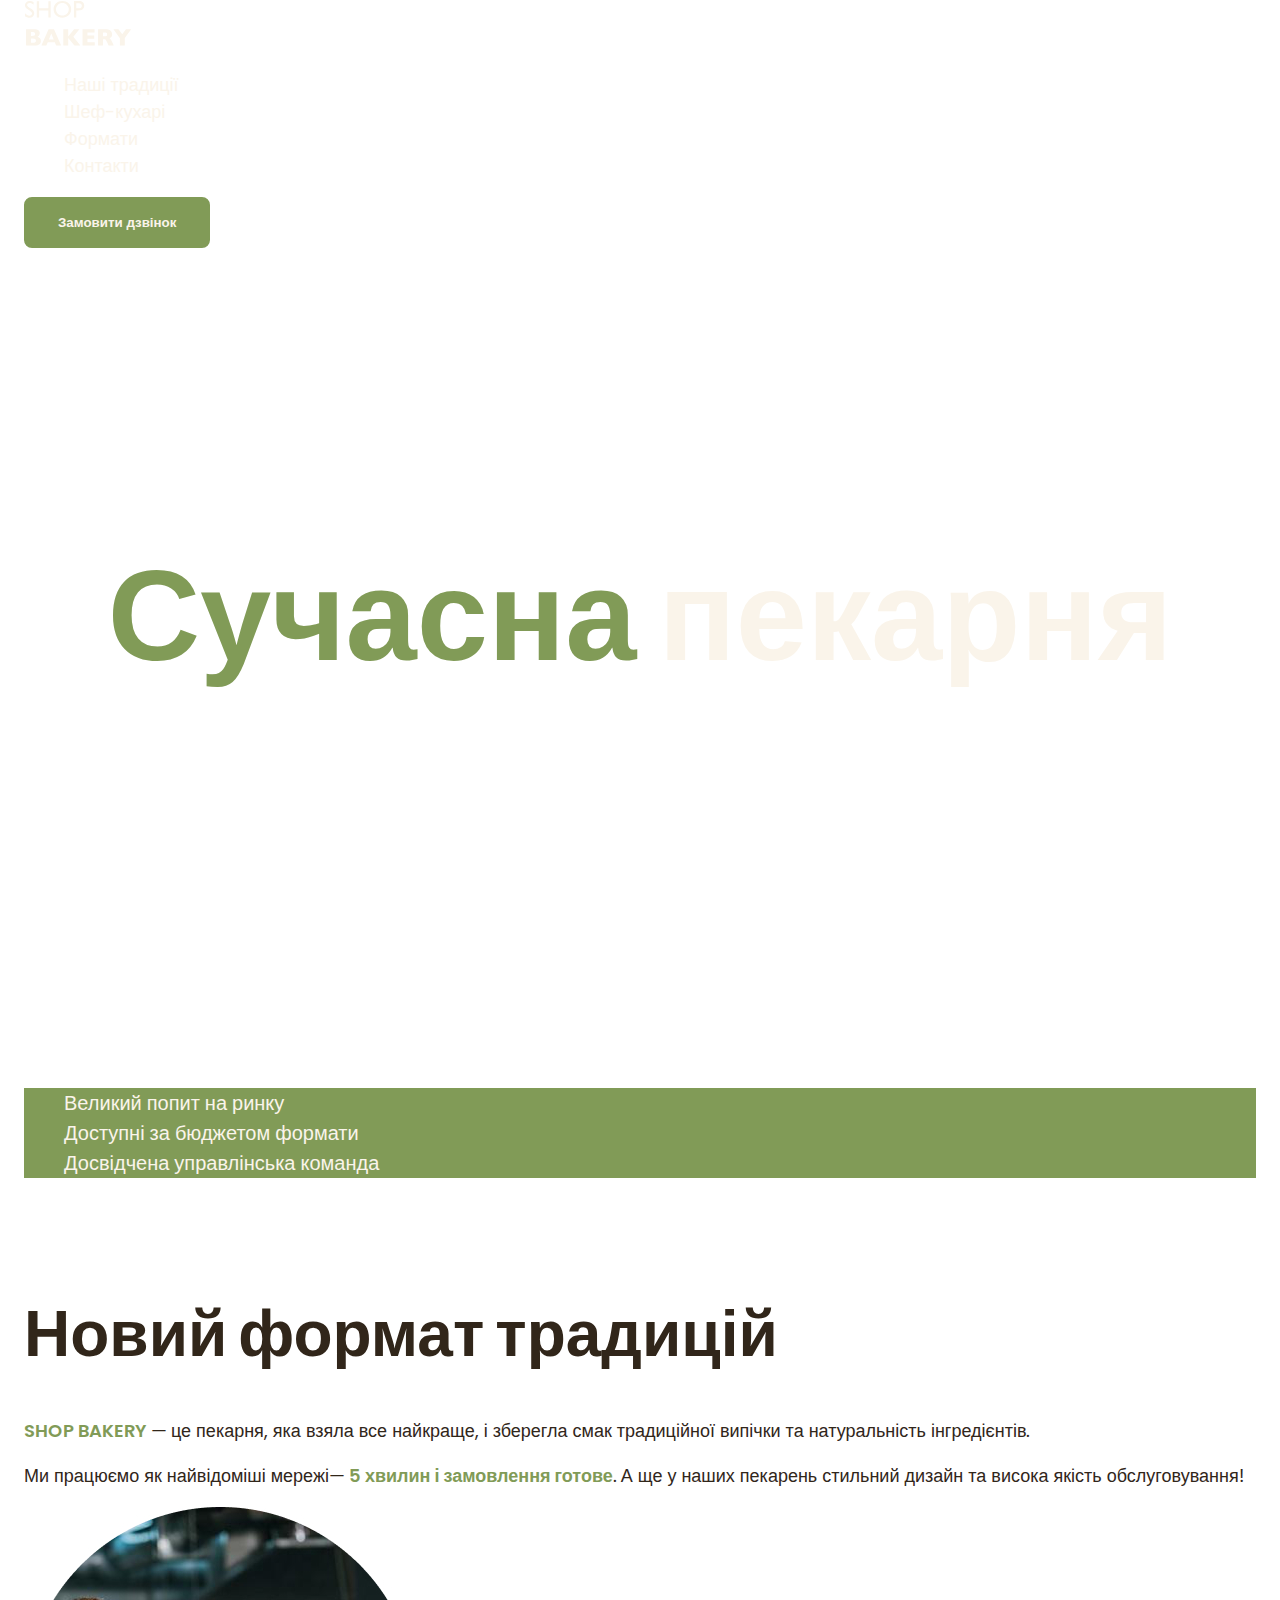
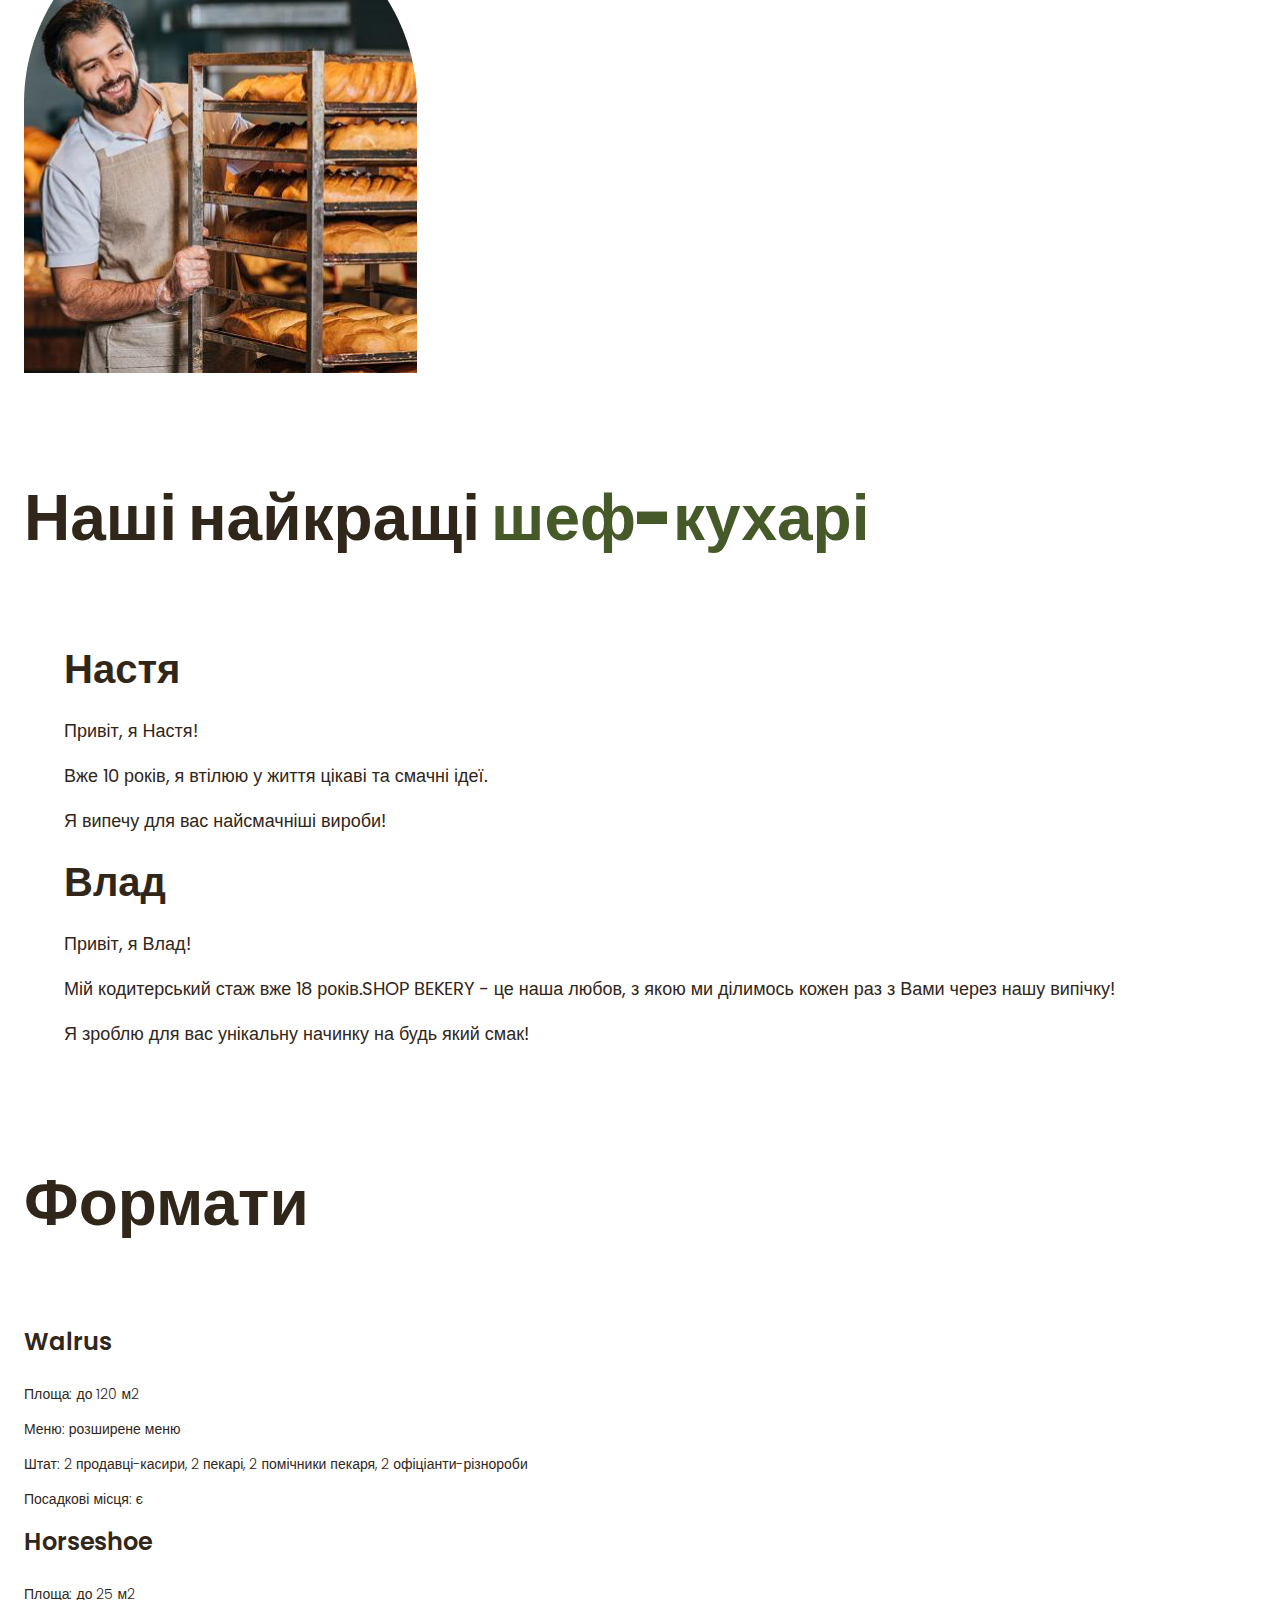
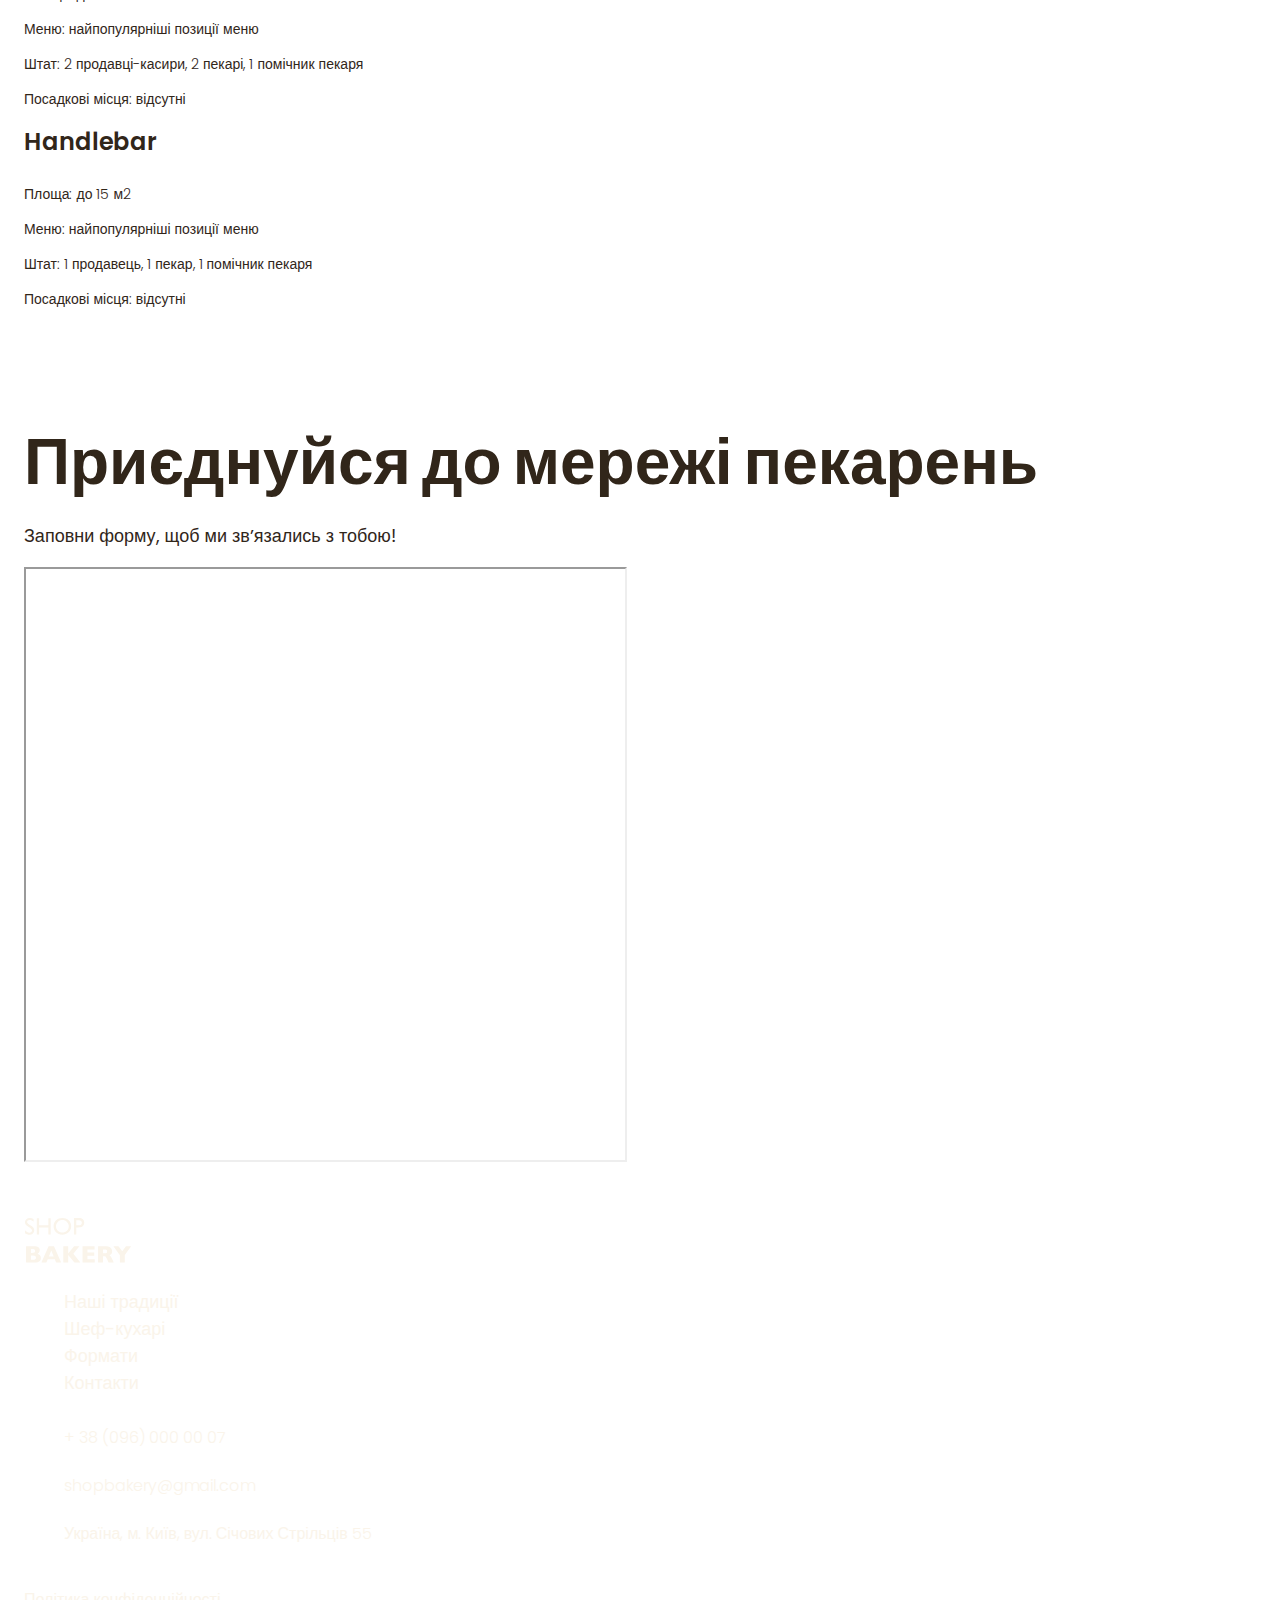
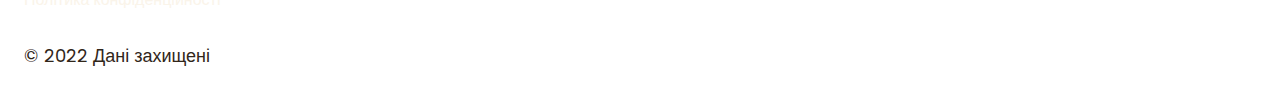
==== index.html @ 06b67296 "7 module" ====
<!DOCTYPE html>
<html lang="uk">
  <head>
    <meta charset="UTF-8" />
    <meta name="viewport" content="width=device-width, initial-scale=1.0" />
    <title>Сучасна пекарня</title>

    
<!-- Styles -->
    <link rel="stylesheet" href="html/css/styles.css">
  </head>
  <body>
    <header>
      <div class="container">
        <nav>
          <a href="index.html">
            <img src="html/images/logo.svg" alt="logo" />
          </a>
          <!-- logo-->
          <ul>
            <li>
              <a class='link' href="#traditional-sections"><span>Наші традиції</span></a>
            </li>
            <li><a class='link' href="#chefs">Шеф-кухарі</a></li>
            <li><a class='link' href="#">Формати</a></li>
            <li><a class='link' href="#">Контакти</a></li>
          </ul>
        </nav>
        <button class="button">Замовити дзвінок</button>
        <!-- Замовити дзвінок -->
      </div>
    </header>
    <main>
      <section class='hero-section'>
        <div class="container">
          <h1 class='hero-title'><span class='accent'>Сучасна</span> пекарня</h1>
          <p></p>
        </div>
      </section>
      <section class="">
      <div class="container">
          <h2 class="hidden">
            Наші переваги
          </h2>
          <ul class='advantages-list'>
            <li class='advantages-item'>Великий попит на ринку</li>
            <li class='advantages-item'>Доступні за бюджетом формати</li>
            <li class='advantages-item'>Досвідчена управлінська команда</li>
          </ul>
      </div>
      </section>
      <section class="traditional-sections section" id="traditional-sections">
        <div class="container">
          <h2 class="traditions-title section-title">Новий формат традицій</h2>
          <p class='traditions-text'>
            <span class='brand uppercase'>shop bakery</span> — це пекарня, яка взяла все найкраще, і
            зберегла смак традиційної випічки та натуральність інгредієнтів.
          </p>
          <p class='traditions-text'>
            Ми працюємо як найвідоміші мережі—
            <span class='brand'>5 хвилин і замовлення готове</span>. А ще у наших пекарень
            стильний дизайн та висока якість обслуговування!
          </p>
          <img src="html/images/baker-man.jpg" alt="Чоловік пекар дивиться на батони із посмішкою" />
        </div>
      </section>
      <section class="section" id="chefs">
       <div class="container">
        <h2 class='chefs-title section-title'>Наші найкращі <span class='accent'>шеф-кухарі</span></h2>
        <ul>
          <li>
            <article>
              <h3 class='chef-title'>Настя</h3>
              <p>Привіт, я Настя!</p>
              <p>Вже 10 років, я втілюю у життя цікаві та смачні ідеї.</p>
              <p>Я випечу для вас найсмачніші вироби!</p>
            </article>
          </li>
          <li>
            <article>
              <h3 class='chef-title'>Влад</h3>
              <p>Привіт, я Влад!</p>
              <p>
                Мій кодитерський стаж вже 18 років.SHOP BEKERY - це наша любов,
                з якою ми ділимось кожен раз з Вами через нашу випічку!
              </p>
              <p>Я зроблю для вас унікальну начинку на будь який смак!</p>
            </article>
          </li>
        </ul>
       </div>
      </section>
      <section class="section" id="formats-section">
       <div class="container">
        <h2 class='formats-title section-title'>Формати</h2>
        <article>
          <h3 class='format-title' lang="uk">Walrus</h3>
          <div class='format-text'>
            <p>Площа: до 120 м2</p>
            <p>Меню: розширене меню</p>
            <p>Штат: 2 продавці-касири, 2 пекарі, 2 помічники пекаря, 2 офіціанти-різнороби</p>
            <p>Посадкові місця: є</p>
          </div>
        </article>
        <article>
          <h3 class='format-title' lang="uk">Horseshoe</h3>
          <div class='format-text'>
            <p>Площа: до 25 м2</p>
            <p>Меню: найпопулярніші позиції меню</p>
            <p>Штат: 2 продавці-касири, 2 пекарі, 1 помічник пекаря</p>
            <p>Посадкові місця: відсутні</p>
          </div>
        </article>
        <article>
          <h3 class='format-title' lang="uk">Handlebar</h3>
          <div class='format-text'>
            <p>Площа: до 15 м2</p>
            <p>Меню: найпопулярніші позиції меню</p>
            <p>Штат: 1 продавець, 1 пекар, 1 помічник пекаря</p>
            <p>Посадкові місця: відсутні</p>
          </div>
        </article>
       </div>
      </section>
      <section class="section" id="contacts-section">
        <div class="container">
          <h2 class='contact-title section-title'>Приєднуйся до мережі пекарень</h2>
          <p>Заповни форму, щоб ми звʼязались з тобою!</p>
          <iframe
            src="https://www.google.com/maps/embed?pb=!1m18!1m12!1m3!1d2540.1636289098733!2d30.4912733!3d50.4566776!2m3!1f0!2f0!3f0!3m2!1i1024!2i768!4f13.1!3m3!1m2!1s0x40d4ce637c006b2d%3A0xaf86385f19996ff0!2z0LLRg9C70LjRhtGPINCh0ZbRh9C-0LLQuNGFINCh0YLRgNGW0LvRjNGG0ZbQsiwgNTQsINCa0LjRl9CyLCAwMjAwMA!5e0!3m2!1suk!2sua!4v1732355846564!5m2!1suk!2sua"
            width="603" height="595" allowfullscreen="" loading="lazy" referrerpolicy="no-referrer-when-downgrade"></iframe>
        </div>
      </section>
    </main>
    <footer>
    <div class="container">
        <nav>
          <a href="#">
            <img src="html/images/logo.svg" alt="logo" />
          </a>
          <!-- logo-->
          <ul>
            <li><a class='link' href="#">Наші традиції</a></li>
            <li><a class='link' href="#">Шеф-кухарі</a></li>
            <li><a class='link' href="#">Формати</a></li>
            <li><a class='link' href="#">Контакти</a></li>
          </ul>
        </nav>
        <address>
          <ul>
            <li><a class='address-link' href="tel:+380960000007">+ 38 (096) 000 00 07</a></li>
            <li>
              <a class='address-link' href="mailto:shopbakery@gmail.com">shopbakery@gmail.com</a>
            </li>
            <li>
              <a class='address-link' href="https://g.co/kgs/1SJU1su" target="_blank">
                Україна, м. Київ, вул. Січових Стрільців 55</a>
            </li>
            <li>
              <a href="#">
                <!-- Facebook icon -->
              </a>
            </li>
            <li>
              <a href="#">
                <!-- inst icon -->
              </a>
            </li>
          </ul>
          <a class='address-link' href="#" target="_blank">
            Політика конфіденційності
          </a>
          <p class='adress-copyright'>&copy; 2022 Дані захищені</p>
        </address>
    </div>
    </footer>
  </body>
</html
---- html/css/styles.css ----
@font-face {
    font-display: swap;
    
    font-family: 'Poppins';
    font-style: normal;
    font-weight: 300;
    src: url('../fonts/poppins-v21-latin-300.woff2') format('woff2'),
    url('../fonts/poppins-v21-latin-300.woff') format('woff');
    
}


@font-face {
    font-display: swap;
    
    font-family: 'Poppins';
    font-style: normal;
    font-weight: 400;
    src: url('../fonts/poppins-v21-latin-regular.woff2') format('woff2'),
    url('../fonts/poppins-v21-latin-regular.woff') format('woff');
    
}


@font-face {
    font-display: swap;
    
    font-family: 'Poppins';
    font-style: normal;
    font-weight: 600;
    src: url('../fonts/poppins-v21-latin-600.woff2') format('woff2'),
    url('../fonts/poppins-v21-latin-600.woff') format('woff');
    
}


@font-face {
    font-display: swap;
    
    font-family: 'Poppins';
    font-style: normal;
    font-weight: 900;
    src: url('../fonts/poppins-v21-latin-900.woff2') format('woff2'),
    url('../fonts/poppins-v21-latin-900.woff') format('woff');
   
}

:root {
    --color-primary-dark: #31261A;
    --color-primary-light: #faf4ea;; 
    --color-brand-light: #819b57;
    --color-brand-dark: #465929;
}
/* Base */
* {
    box-sizing: border-box;
}
ul {
    list-style-type: none;
}
.container {
    width: 100%;
    max-width: 1288px;
    margin: 0 auto;
    padding: 0 24px;
}
.hidden {
    position: absolute;
    left: -10000px;
    top: auto;
    width: 1px;
    height: 1px;
    overflow: hidden;
}

body {
    color: var(--color-primary-dark);
    font-family: 'Poppins', sans-serif;
    font-size: 18px;
    font-weight: 400;
    line-height: 1.5;
    margin: 0;
}
.section {
    padding: 48px 0;
}

h1, h2, h3, h4, h5 ,h6 {
    margin-top: 0;
}
address {
    font-style: normal;
}
/* Button */
.button {
    padding: 16px 32px;
    color: #faf4ea;
    background-color: var(--color-brand-light);
    border: 2px solid var(--color-brand-light);
    border-radius: 8px;
    cursor: pointer;
    font-weight: 600
    
}

.button:hover {
    color: #465929;
    background-color: transparent
    
}
/* Link */
.link {
    color: #FAF4EA;
    text-decoration: none;
    line-height: 1.5;
}
.link:hover {
    color: var(--color-brand-light);
    font-weight: 600;
}
/* Hero */
.hero-section {
    padding: 272px 0;
}
.hero-title {
    color: #FAF4EA;
    text-align: center;
    font-size: 128px;
    font-weight: 900;

}

.hero-title .accent {
    color: #819B57;
}
/* Advantage section */
.advantages-list {
    color: #FAF4EA;
    background-color: #819b57;
}
.advantages-item {
font-size: 20px;
font-weight: 300;

}

.section-title{
    font-size: 64px;
    font-weight: 900;
    line-height: 1.3;

}

.section-title .accent{    
    color: var(--color-brand-dark);
}
/* Traditional section */
.traditions-title {
    margin-bottom: 42px;    
}

.traditional-sections {
    padding-top: 96px;
}

.traditions-text .brand {
    color: var(--color-brand-light);
    font-weight: 600;

}
.traditions-text .uppercase {
    color: var(--color-brand-light);
    text-transform: uppercase;

}
/* Chefs section */
.chefs-title {
    margin-bottom: 80px;
}

.chef-title {
    margin-bottom: 16px;
    font-size: 40px;
    font-weight: 600px;
    
}
/* Format section */
.formats-title {
    margin-bottom: 80px;
}
.format-title {
    font-size: 24px;
    font-weight: 600;
}

.format-text {
    font-size: 14px;
    font-weight: 300;
}
/* Contact section */
.contact-title {
    margin-bottom: 16px;
}
/* Footer */
.address-link {
    color: var(--color-primary-light);
    font-size: 16px;
    font-weight: 300;
    line-height: 3;
    text-decoration: none;
    
}
.address-link:hover {
    color: var(--color-primary-light);
}

.address-copyright {
    font-size: 14px;
}
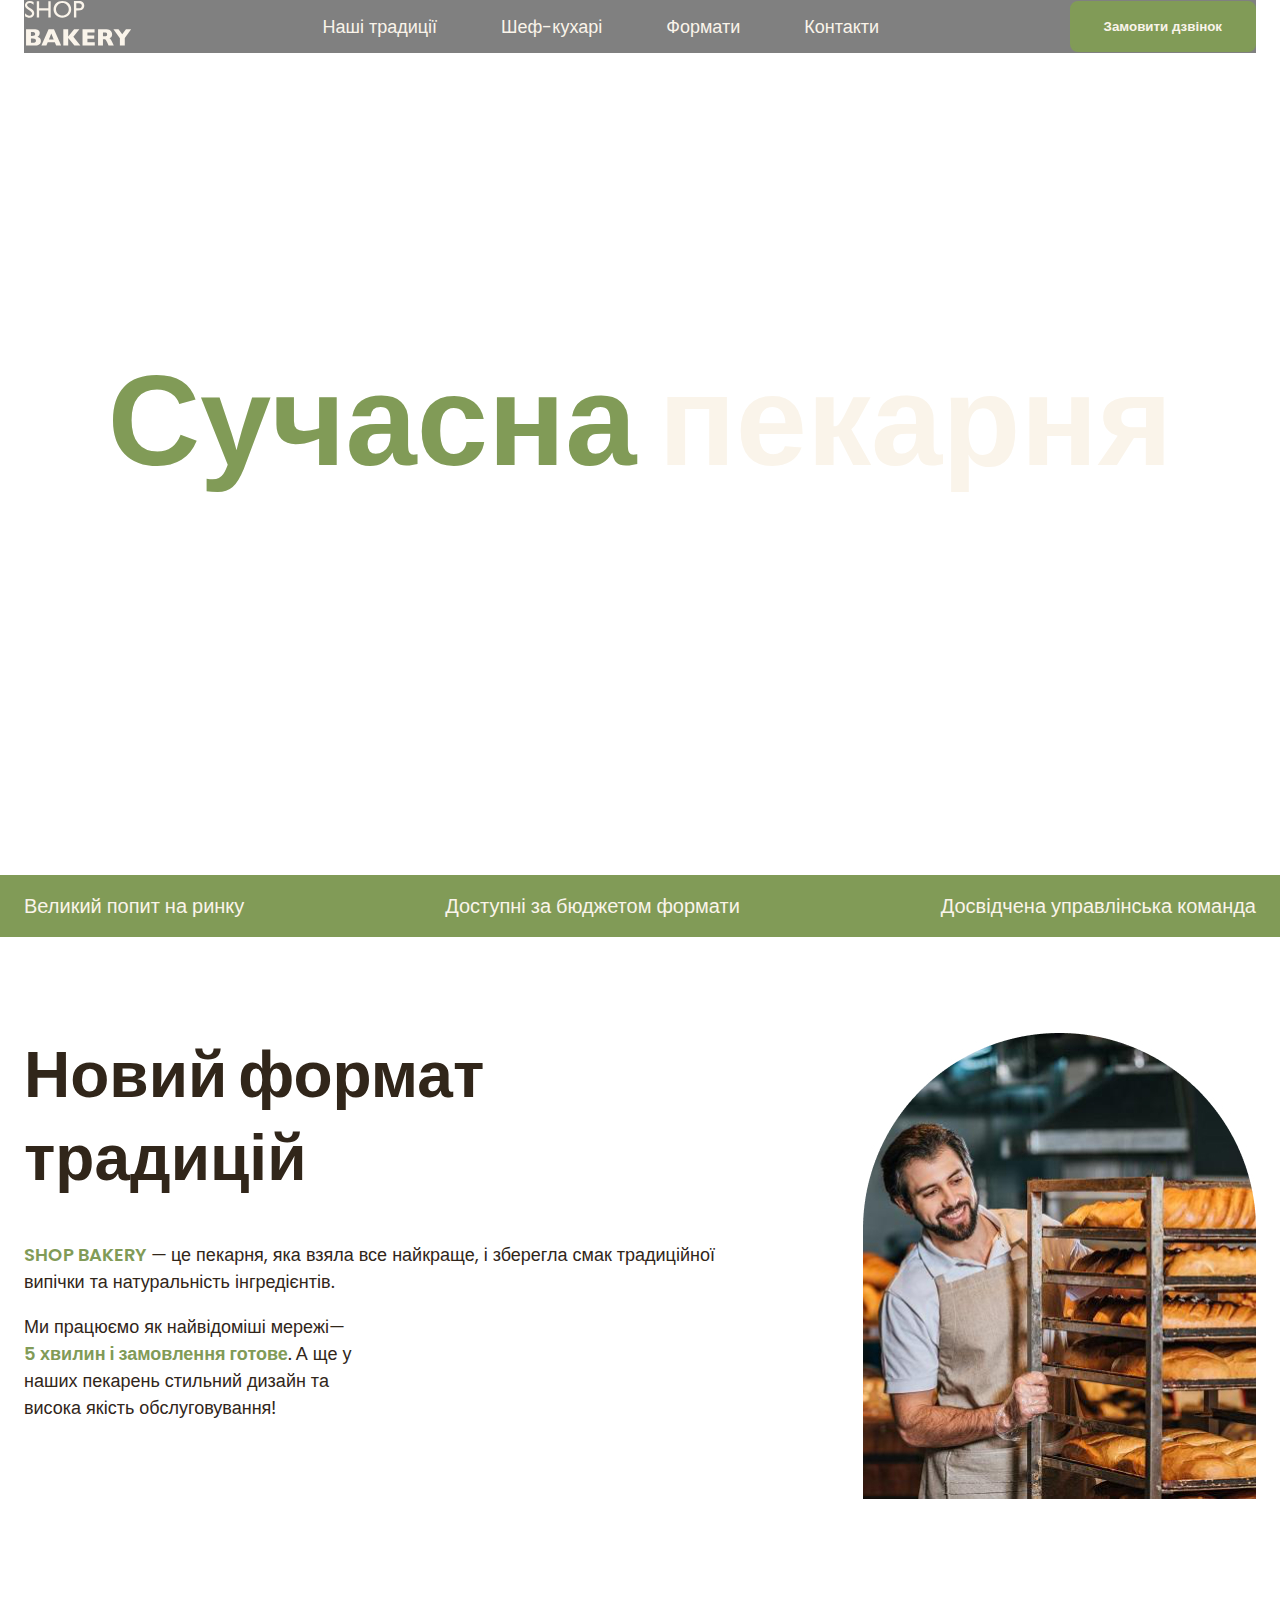
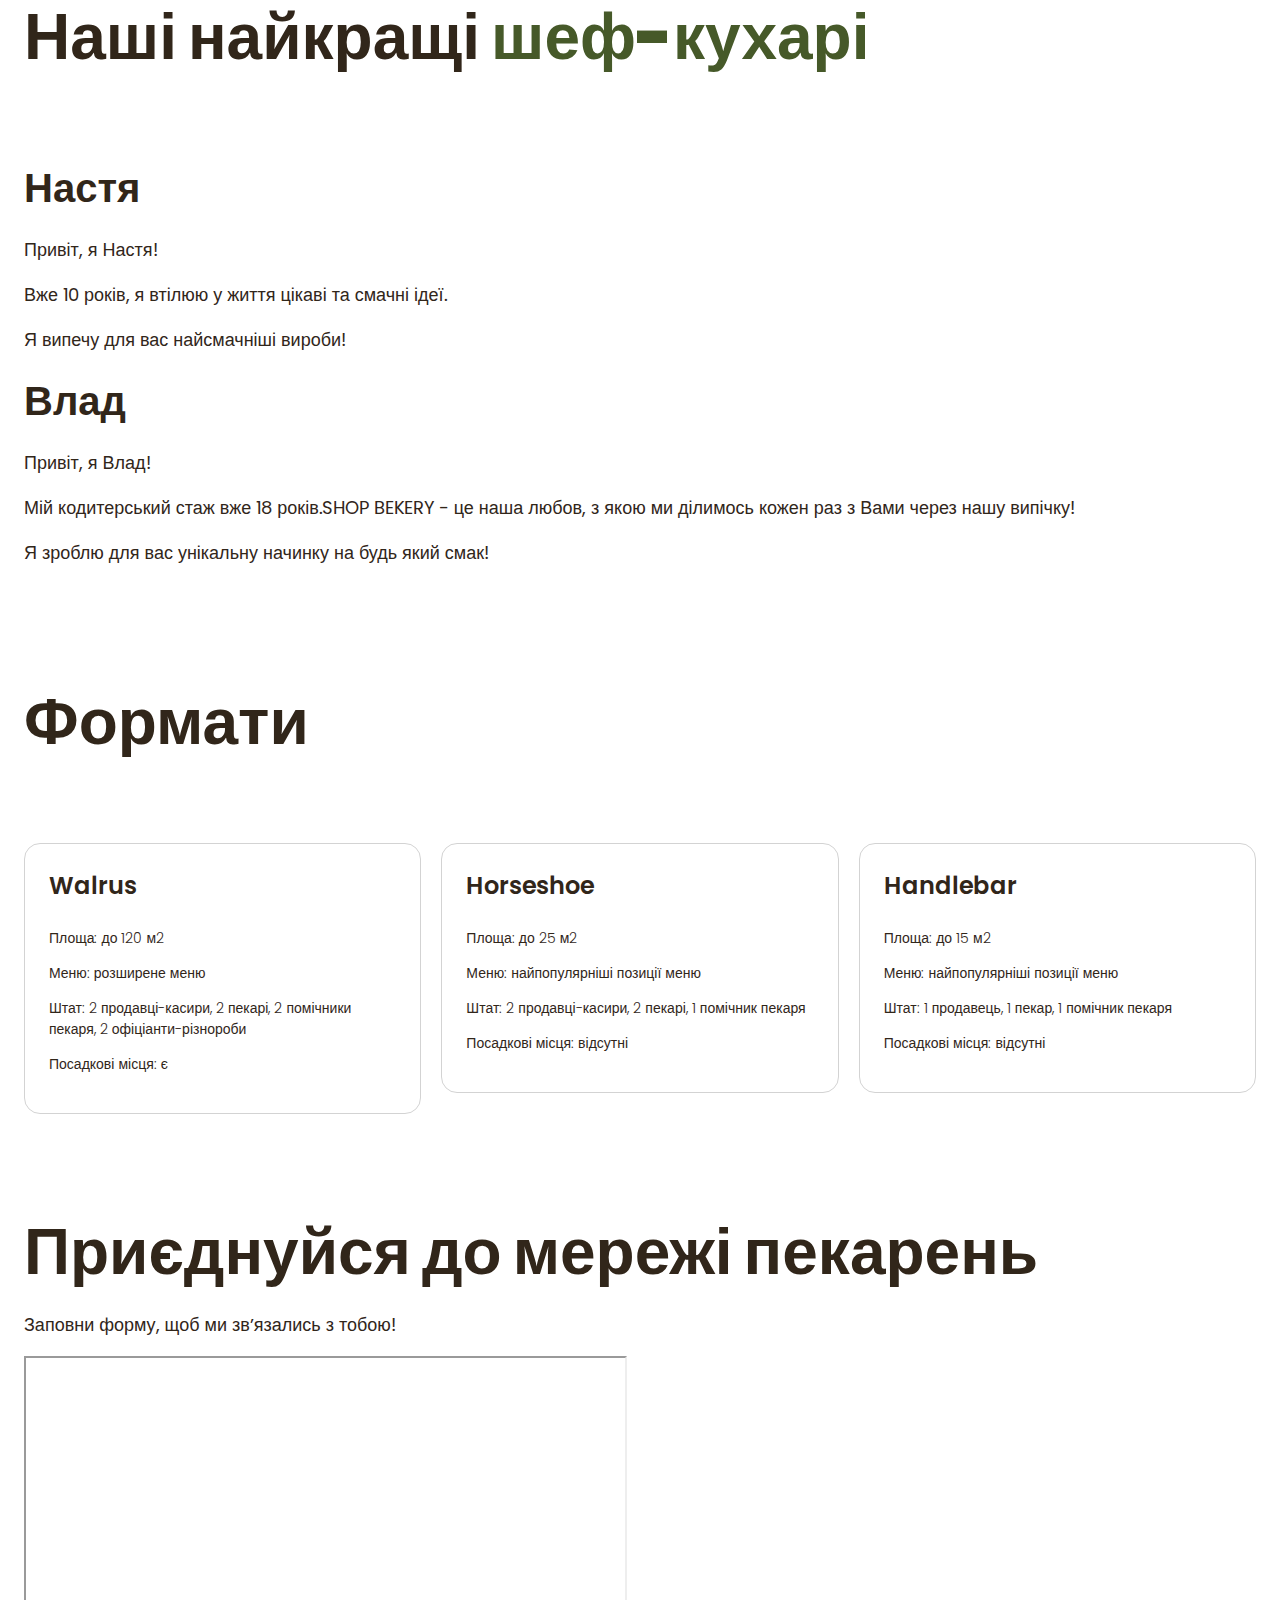
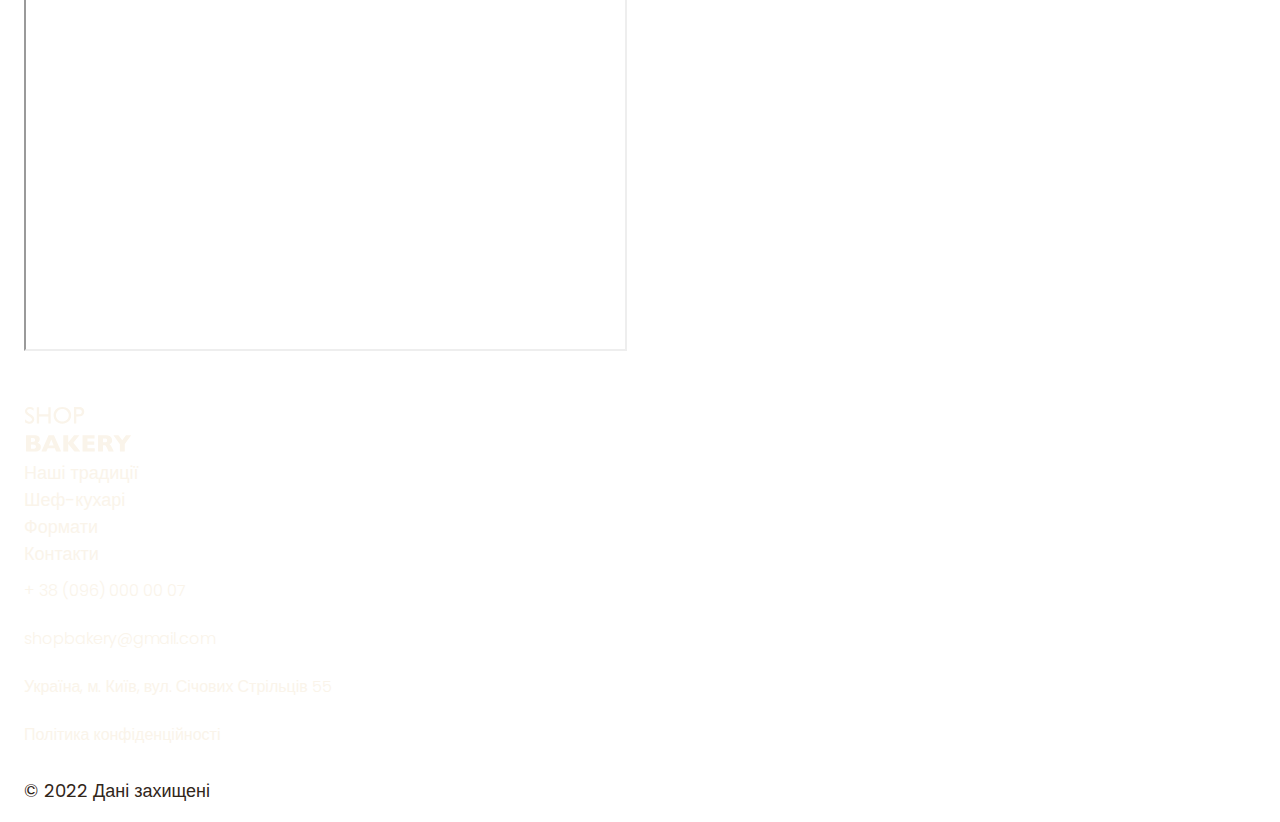
==== commit 4f8a5393: "Flex box add" ====
--- a/index.html
+++ b/index.html
@@ -11,23 +11,24 @@
   </head>
   <body>
     <header>
-      <div class="container">
-        <nav>
-          <a href="index.html">
-            <img src="html/images/logo.svg" alt="logo" />
-          </a>
-          <!-- logo-->
-          <ul>
-            <li>
-              <a class='link' href="#traditional-sections"><span>Наші традиції</span></a>
-            </li>
-            <li><a class='link' href="#chefs">Шеф-кухарі</a></li>
-            <li><a class='link' href="#">Формати</a></li>
-            <li><a class='link' href="#">Контакти</a></li>
-          </ul>
-        </nav>
-        <button class="button">Замовити дзвінок</button>
-        <!-- Замовити дзвінок -->
+      <div class="container ">
+        <div class="header-container">
+          <nav  class="header-nav">
+            <a href="index.html">
+              <img src="html/images/logo.svg" alt="logo" />
+            </a>
+            
+            <ul class="header-menu">
+              <li>
+                <a class='link' href="#traditional-sections"><span>Наші традиції</span></a>
+              </li>
+              <li><a class='link' href="#chefs">Шеф-кухарі</a></li>
+              <li><a class='link' href="#">Формати</a></li>
+              <li><a class='link' href="#">Контакти</a></li>
+            </ul>
+          </nav>
+          <button class="button">Замовити дзвінок</button>
+        </div>
       </div>
     </header>
     <main>
@@ -37,7 +38,7 @@
           <p></p>
         </div>
       </section>
-      <section class="">
+      <section class="advantages-section">
       <div class="container">
           <h2 class="hidden">
             Наші переваги
@@ -51,17 +52,22 @@
       </section>
       <section class="traditional-sections section" id="traditional-sections">
         <div class="container">
-          <h2 class="traditions-title section-title">Новий формат традицій</h2>
-          <p class='traditions-text'>
-            <span class='brand uppercase'>shop bakery</span> — це пекарня, яка взяла все найкраще, і
-            зберегла смак традиційної випічки та натуральність інгредієнтів.
-          </p>
-          <p class='traditions-text'>
-            Ми працюємо як найвідоміші мережі—
-            <span class='brand'>5 хвилин і замовлення готове</span>. А ще у наших пекарень
-            стильний дизайн та висока якість обслуговування!
-          </p>
-          <img src="html/images/baker-man.jpg" alt="Чоловік пекар дивиться на батони із посмішкою" />
+          <div class="traditions-container">
+            <div class="traditions-content">
+              <h2 class="traditions-title section-title">Новий формат традицій</h2>
+              <p class='traditions-text'>
+                <span class='brand uppercase'>shop bakery</span> — це пекарня, яка взяла все найкраще, і
+                зберегла смак традиційної випічки та натуральність інгредієнтів.
+              </p>
+              <p class='traditions-text limited'>
+                Ми працюємо як найвідоміші мережі— <span class='brand'>5 хвилин і замовлення готове</span>. А ще у наших пекарень
+                стильний дизайн та висока якість обслуговування!
+              </p>
+            </div>
+            <img src="html/images/baker-man.jpg"
+            alt="Чоловік пекар дивиться на батони із посмішкою" />
+          </div>
+         
         </div>
       </section>
       <section class="section" id="chefs">
@@ -93,25 +99,31 @@
       <section class="section" id="formats-section">
        <div class="container">
         <h2 class='formats-title section-title'>Формати</h2>
-        <article>
-          <h3 class='format-title' lang="uk">Walrus</h3>
-          <div class='format-text'>
-            <p>Площа: до 120 м2</p>
-            <p>Меню: розширене меню</p>
-            <p>Штат: 2 продавці-касири, 2 пекарі, 2 помічники пекаря, 2 офіціанти-різнороби</p>
-            <p>Посадкові місця: є</p>
-          </div>
-        </article>
-        <article>
-          <h3 class='format-title' lang="uk">Horseshoe</h3>
-          <div class='format-text'>
-            <p>Площа: до 25 м2</p>
-            <p>Меню: найпопулярніші позиції меню</p>
-            <p>Штат: 2 продавці-касири, 2 пекарі, 1 помічник пекаря</p>
-            <p>Посадкові місця: відсутні</p>
-          </div>
-        </article>
-        <article>
+        <ul class="formats-list"> 
+          <li class="formats-item"> 
+            <article class="format-card">
+              <h3 class='format-title' lang="uk">Walrus</h3>
+              <div class='format-text'>
+                <p>Площа: до 120 м2</p>
+                <p>Меню: розширене меню</p>
+                <p>Штат: 2 продавці-касири, 2 пекарі, 2 помічники пекаря, 2 офіціанти-різнороби</p>
+                <p>Посадкові місця: є</p>
+              </div>
+            </article>
+          </li>
+          <li class="formats-item">
+          <article class="format-card">
+            <h3 class='format-title' lang="uk">Horseshoe</h3>
+            <div class='format-text'>
+              <p>Площа: до 25 м2</p>
+              <p>Меню: найпопулярніші позиції меню</p>
+              <p>Штат: 2 продавці-касири, 2 пекарі, 1 помічник пекаря</p>
+              <p>Посадкові місця: відсутні</p>
+            </div>
+          </article>
+          </li>
+          <li class="formats-item">
+        <article class="format-card">
           <h3 class='format-title' lang="uk">Handlebar</h3>
           <div class='format-text'>
             <p>Площа: до 15 м2</p>
@@ -120,7 +132,10 @@
             <p>Посадкові місця: відсутні</p>
           </div>
         </article>
+          </li>
+        </ul>
        </div>
+      
       </section>
       <section class="section" id="contacts-section">
         <div class="container">
--- a/html/css/styles.css
+++ b/html/css/styles.css
@@ -58,6 +58,8 @@
 }
 ul {
     list-style-type: none;
+    margin: 0;
+    padding: 0;
 }
 .container {
     width: 100%;
@@ -92,6 +94,7 @@
 address {
     font-style: normal;
 }
+
 /* Button */
 .button {
     padding: 16px 32px;
@@ -117,8 +120,28 @@
 }
 .link:hover {
     color: var(--color-brand-light);
-    font-weight: 600;
-}
+    
+}
+/* Header */
+.header-container {
+    display: flex;
+    align-items: center;
+    background-color: gray;
+    gap: 40px;
+}
+.header-nav {
+    display: flex;
+    align-items: center;
+    flex-grow: 1;
+    gap: 40px;
+}
+.header-menu {
+    display: flex;
+    gap: 64px;    
+    flex-grow: 1;
+    justify-content: center;
+}
+
 /* Hero */
 .hero-section {
     padding: 272px 0;
@@ -132,16 +155,24 @@
 }
 
 .hero-title .accent {
-    color: #819B57;
+    color: var(--color-brand-light);
 }
 /* Advantage section */
+.advantages-section {
+    padding: 16px 0px;
+    background-color: var(--color-brand-light);
+}
 .advantages-list {
-    color: #FAF4EA;
-    background-color: #819b57;
+    display: flex;
+    gap: 40px;
+    justify-content: space-between;
+    
+    
 }
 .advantages-item {
 font-size: 20px;
 font-weight: 300;
+color: var(--color-primary-light);
 
 }
 
@@ -156,12 +187,25 @@
     color: var(--color-brand-dark);
 }
 /* Traditional section */
+.traditions-container {
+    display: flex;
+    justify-content: space-between ;
+    gap: 40px;
+    
+}
+.traditions-content { 
+max-width: 710px;
+}
+
 .traditions-title {
     margin-bottom: 42px;    
 }
 
 .traditional-sections {
     padding-top: 96px;
+}
+.traditions-text.limited {
+max-width: 330px;
 }
 
 .traditions-text .brand {
@@ -186,6 +230,19 @@
     
 }
 /* Format section */
+.formats-list {
+    display: flex;
+    gap: 20px;
+    flex-wrap: wrap;
+}
+.format-card { 
+    border: 1px solid lightgrey; /*  remove */
+    border-radius: 16px ;
+    padding: 24px;
+}
+.formats-item {
+    flex-basis: calc((100% - 40px) / 3);
+}
 .formats-title {
     margin-bottom: 80px;
 }
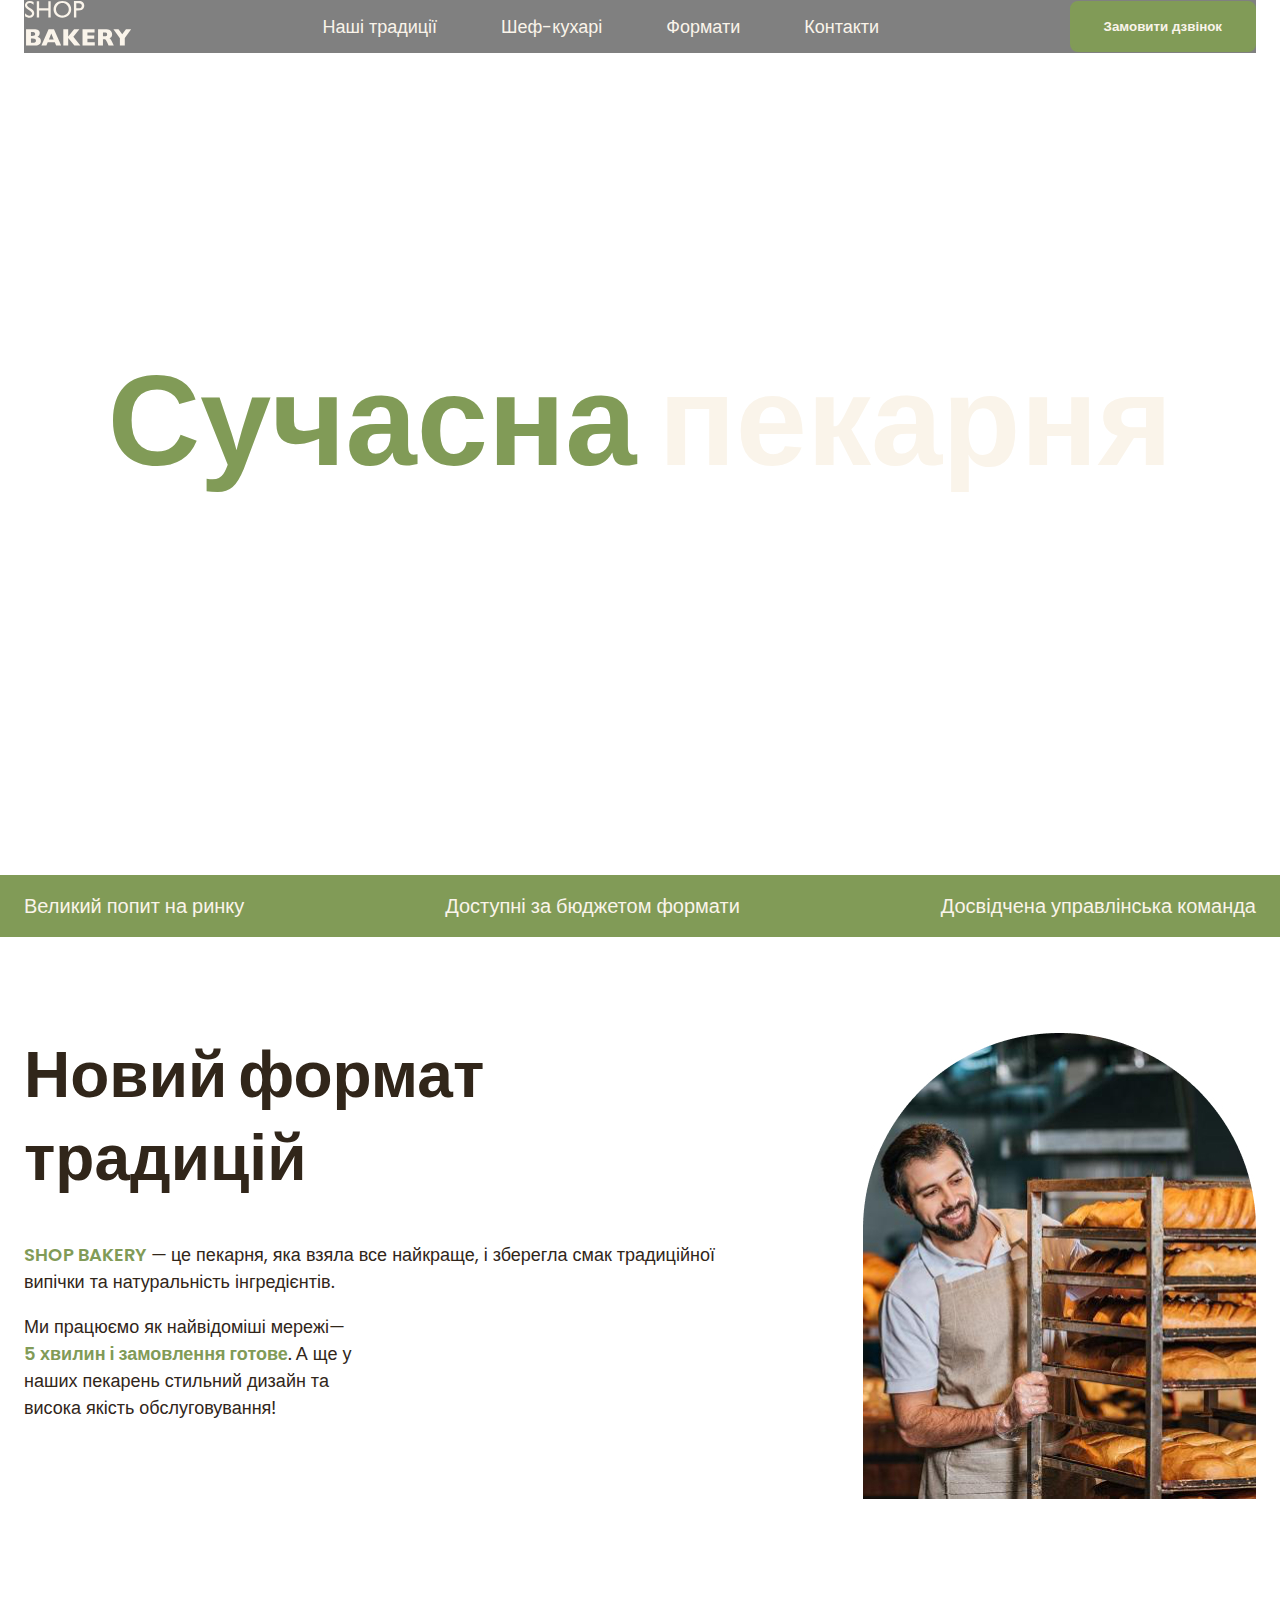
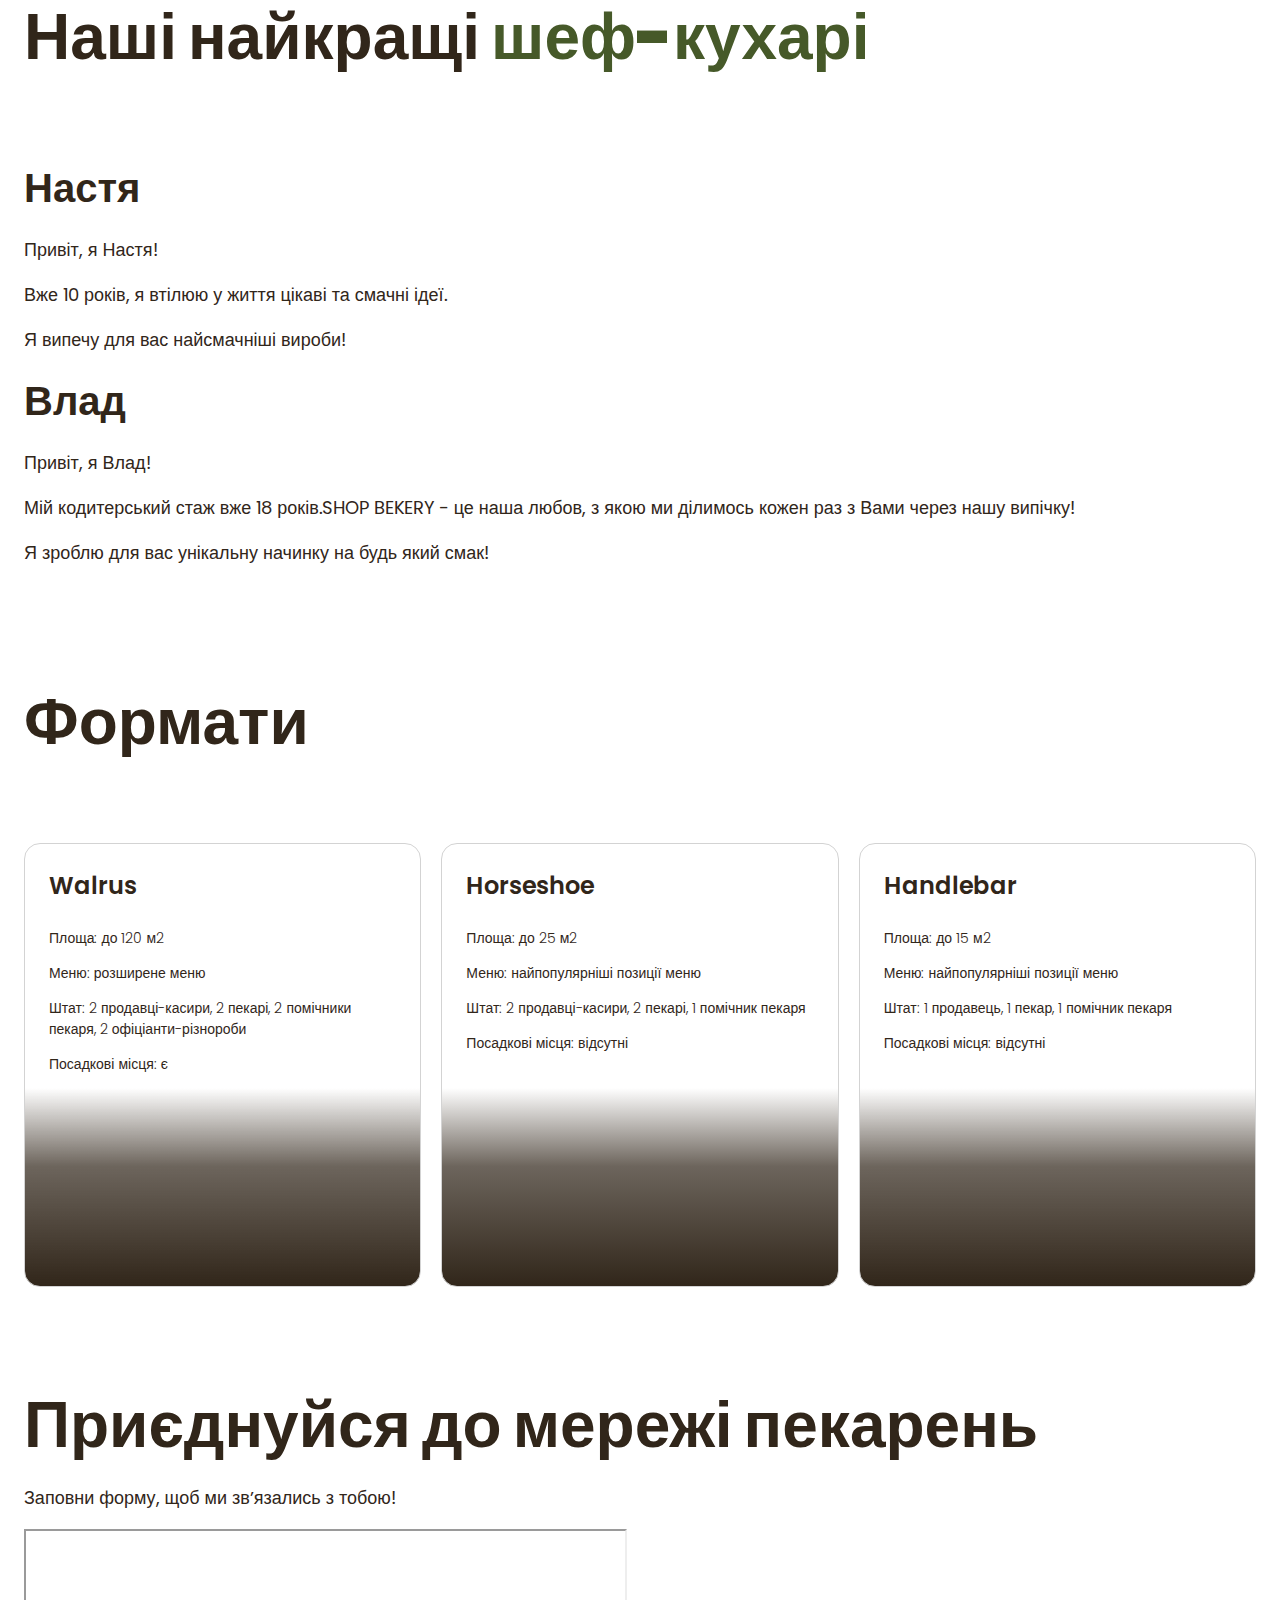
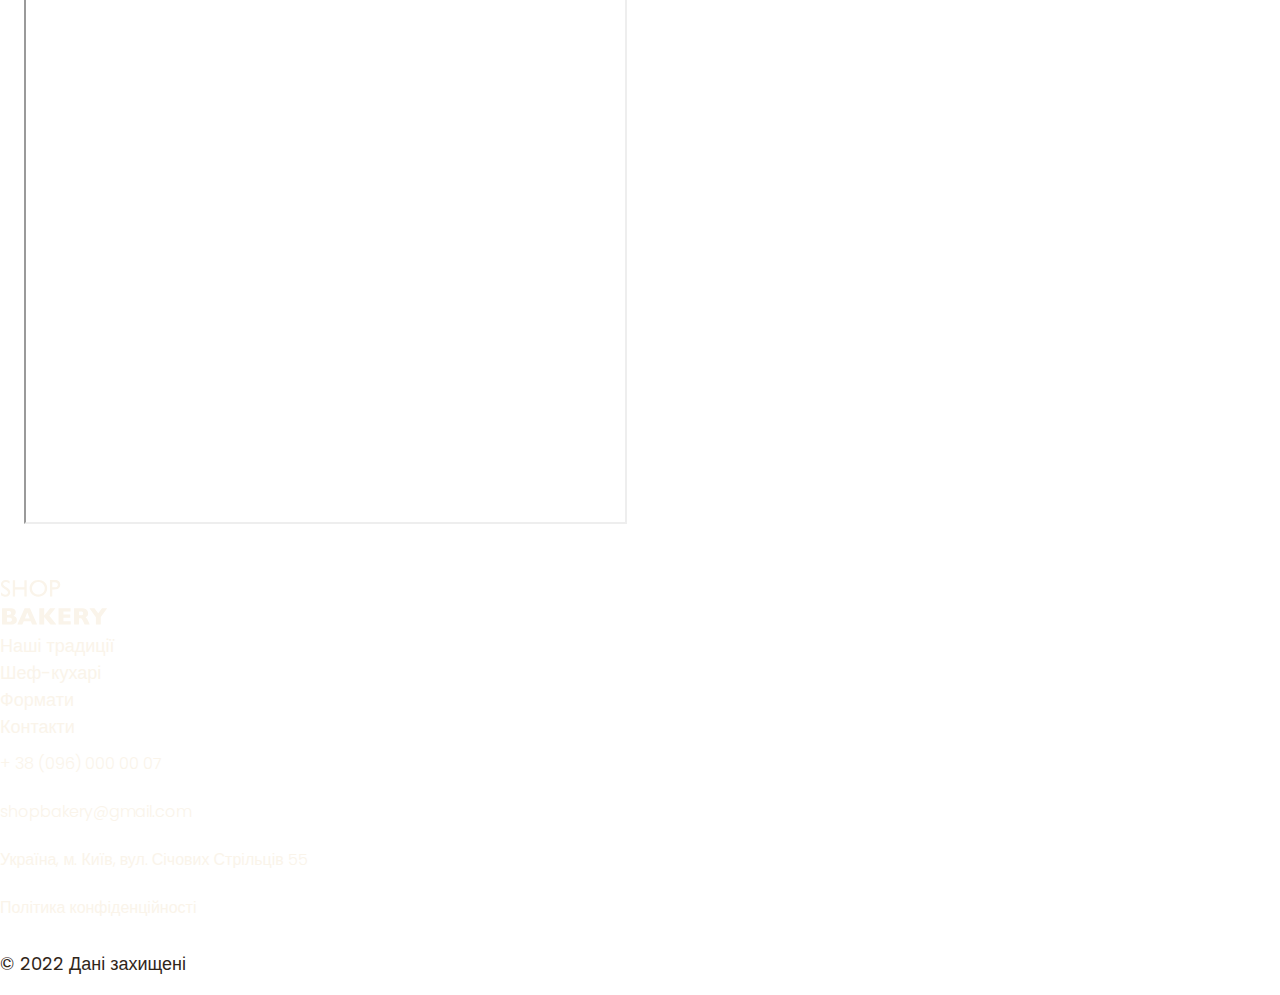
==== commit 1b27c85c: "commit" ====
--- a/index.html
+++ b/index.html
@@ -147,7 +147,7 @@
         </div>
       </section>
     </main>
-    <footer>
+    <footer class="footer>
     <div class="container">
         <nav>
           <a href="#">
--- a/html/css/styles.css
+++ b/html/css/styles.css
@@ -1,277 +1,280 @@
-
-@font-face {
-    font-display: swap;
-    
-    font-family: 'Poppins';
-    font-style: normal;
-    font-weight: 300;
-    src: url('../fonts/poppins-v21-latin-300.woff2') format('woff2'),
-    url('../fonts/poppins-v21-latin-300.woff') format('woff');
-    
-}
-
-
-@font-face {
-    font-display: swap;
-    
-    font-family: 'Poppins';
-    font-style: normal;
-    font-weight: 400;
-    src: url('../fonts/poppins-v21-latin-regular.woff2') format('woff2'),
-    url('../fonts/poppins-v21-latin-regular.woff') format('woff');
-    
-}
-
-
-@font-face {
-    font-display: swap;
-    
-    font-family: 'Poppins';
-    font-style: normal;
-    font-weight: 600;
-    src: url('../fonts/poppins-v21-latin-600.woff2') format('woff2'),
-    url('../fonts/poppins-v21-latin-600.woff') format('woff');
-    
-}
-
-
-@font-face {
-    font-display: swap;
-    
-    font-family: 'Poppins';
-    font-style: normal;
-    font-weight: 900;
-    src: url('../fonts/poppins-v21-latin-900.woff2') format('woff2'),
-    url('../fonts/poppins-v21-latin-900.woff') format('woff');
-   
+@font-face {
+  font-display: swap;
+
+  font-family: "Poppins";
+  font-style: normal;
+  font-weight: 300;
+  src: url("../fonts/poppins-v21-latin-300.woff2") format("woff2"),
+    url("../fonts/poppins-v21-latin-300.woff") format("woff");
+}
+
+@font-face {
+  font-display: swap;
+
+  font-family: "Poppins";
+  font-style: normal;
+  font-weight: 400;
+  src: url("../fonts/poppins-v21-latin-regular.woff2") format("woff2"),
+    url("../fonts/poppins-v21-latin-regular.woff") format("woff");
+}
+
+@font-face {
+  font-display: swap;
+
+  font-family: "Poppins";
+  font-style: normal;
+  font-weight: 600;
+  src: url("../fonts/poppins-v21-latin-600.woff2") format("woff2"),
+    url("../fonts/poppins-v21-latin-600.woff") format("woff");
+}
+
+@font-face {
+  font-display: swap;
+
+  font-family: "Poppins";
+  font-style: normal;
+  font-weight: 900;
+  src: url("../fonts/poppins-v21-latin-900.woff2") format("woff2"),
+    url("../fonts/poppins-v21-latin-900.woff") format("woff");
 }
 
 :root {
-    --color-primary-dark: #31261A;
-    --color-primary-light: #faf4ea;; 
-    --color-brand-light: #819b57;
-    --color-brand-dark: #465929;
+  --color-primary-dark: #31261a;
+  --color-primary-light: #faf4ea;
+  --color-brand-light: #819b57;
+  --color-brand-dark: #465929;
 }
 /* Base */
 * {
-    box-sizing: border-box;
+  box-sizing: border-box;
 }
 ul {
-    list-style-type: none;
-    margin: 0;
-    padding: 0;
+  list-style-type: none;
+  margin: 0;
+  padding: 0;
 }
 .container {
-    width: 100%;
-    max-width: 1288px;
-    margin: 0 auto;
-    padding: 0 24px;
+  width: 100%;
+  max-width: 1288px;
+  margin: 0 auto;
+  padding: 0 24px;
 }
 .hidden {
-    position: absolute;
-    left: -10000px;
-    top: auto;
-    width: 1px;
-    height: 1px;
-    overflow: hidden;
+  position: absolute;
+  left: -10000px;
+  top: auto;
+  width: 1px;
+  height: 1px;
+  overflow: hidden;
 }
 
 body {
-    color: var(--color-primary-dark);
-    font-family: 'Poppins', sans-serif;
-    font-size: 18px;
-    font-weight: 400;
-    line-height: 1.5;
-    margin: 0;
+  color: var(--color-primary-dark);
+  font-family: "Poppins", sans-serif;
+  font-size: 18px;
+  font-weight: 400;
+  line-height: 1.5;
+  margin: 0;
 }
 .section {
-    padding: 48px 0;
-}
-
-h1, h2, h3, h4, h5 ,h6 {
-    margin-top: 0;
+  padding: 48px 0;
+}
+
+h1,
+h2,
+h3,
+h4,
+h5,
+h6 {
+  margin-top: 0;
 }
 address {
-    font-style: normal;
+  font-style: normal;
 }
 
 /* Button */
 .button {
-    padding: 16px 32px;
-    color: #faf4ea;
-    background-color: var(--color-brand-light);
-    border: 2px solid var(--color-brand-light);
-    border-radius: 8px;
-    cursor: pointer;
-    font-weight: 600
-    
+  padding: 16px 32px;
+  color: #faf4ea;
+  background-color: var(--color-brand-light);
+  border: 2px solid var(--color-brand-light);
+  border-radius: 8px;
+  cursor: pointer;
+  font-weight: 600;
 }
 
 .button:hover {
-    color: #465929;
-    background-color: transparent
-    
+  color: #465929;
+  background-color: transparent;
 }
 /* Link */
 .link {
-    color: #FAF4EA;
-    text-decoration: none;
-    line-height: 1.5;
+  color: #faf4ea;
+  text-decoration: none;
+  line-height: 1.5;
 }
 .link:hover {
-    color: var(--color-brand-light);
-    
+  color: var(--color-brand-light);
 }
 /* Header */
 .header-container {
-    display: flex;
-    align-items: center;
-    background-color: gray;
-    gap: 40px;
+  display: flex;
+  align-items: center;
+  background-color: gray;
+  gap: 40px;
 }
 .header-nav {
-    display: flex;
-    align-items: center;
-    flex-grow: 1;
-    gap: 40px;
+  display: flex;
+  align-items: center;
+  flex-grow: 1;
+  gap: 40px;
 }
 .header-menu {
-    display: flex;
-    gap: 64px;    
-    flex-grow: 1;
-    justify-content: center;
+  display: flex;
+  gap: 64px;
+  flex-grow: 1;
+  justify-content: center;
 }
 
 /* Hero */
 .hero-section {
-    padding: 272px 0;
+  padding: 272px 0;
+
+  background-image: url("/genius-test/html/images/hero-section-background.jpeg");
+  background-repeat: no-repeat;
+  background-position: center top;
+  background-size: cover;
 }
 .hero-title {
-    color: #FAF4EA;
-    text-align: center;
-    font-size: 128px;
-    font-weight: 900;
-
+  color: #faf4ea;
+  text-align: center;
+  font-size: 128px;
+  font-weight: 900;
 }
 
 .hero-title .accent {
-    color: var(--color-brand-light);
+  color: var(--color-brand-light);
 }
 /* Advantage section */
 .advantages-section {
-    padding: 16px 0px;
-    background-color: var(--color-brand-light);
+  padding: 16px 0px;
+  background-color: var(--color-brand-light);
 }
 .advantages-list {
-    display: flex;
-    gap: 40px;
-    justify-content: space-between;
-    
-    
+  display: flex;
+  gap: 40px;
+  justify-content: space-between;
 }
 .advantages-item {
-font-size: 20px;
-font-weight: 300;
-color: var(--color-primary-light);
-
-}
-
-.section-title{
-    font-size: 64px;
-    font-weight: 900;
-    line-height: 1.3;
-
-}
-
-.section-title .accent{    
-    color: var(--color-brand-dark);
+  font-size: 20px;
+  font-weight: 300;
+  color: var(--color-primary-light);
+}
+
+.section-title {
+  font-size: 64px;
+  font-weight: 900;
+  line-height: 1.3;
+}
+
+.section-title .accent {
+  color: var(--color-brand-dark);
 }
 /* Traditional section */
 .traditions-container {
-    display: flex;
-    justify-content: space-between ;
-    gap: 40px;
-    
-}
-.traditions-content { 
-max-width: 710px;
+  display: flex;
+  justify-content: space-between;
+  gap: 40px;
+}
+.traditions-content {
+  max-width: 710px;
 }
 
 .traditions-title {
-    margin-bottom: 42px;    
+  margin-bottom: 42px;
 }
 
 .traditional-sections {
-    padding-top: 96px;
+  padding-top: 96px;
 }
 .traditions-text.limited {
-max-width: 330px;
+  max-width: 330px;
 }
 
 .traditions-text .brand {
-    color: var(--color-brand-light);
-    font-weight: 600;
-
+  color: var(--color-brand-light);
+  font-weight: 600;
 }
 .traditions-text .uppercase {
-    color: var(--color-brand-light);
-    text-transform: uppercase;
-
+  color: var(--color-brand-light);
+  text-transform: uppercase;
 }
 /* Chefs section */
 .chefs-title {
-    margin-bottom: 80px;
+  margin-bottom: 80px;
 }
 
 .chef-title {
-    margin-bottom: 16px;
-    font-size: 40px;
-    font-weight: 600px;
-    
+  margin-bottom: 16px;
+  font-size: 40px;
+  font-weight: 600px;
 }
 /* Format section */
 .formats-list {
-    display: flex;
-    gap: 20px;
-    flex-wrap: wrap;
-}
-.format-card { 
-    border: 1px solid lightgrey; /*  remove */
-    border-radius: 16px ;
-    padding: 24px;
+  display: flex;
+  gap: 20px;
+  flex-wrap: wrap;
+}
+.format-card {
+  height: 444px;
+  background-image: linear-gradient(
+    180deg,
+    rgba(49, 38, 26, 0) 55.208%,
+    rgba(49, 38, 26, 0.71) 72.917%,
+    rgb(49, 38, 26) 100%
+  );
+  border: 1px solid lightgrey; /*  remove */
+  border-radius: 16px;
+  padding: 24px;
 }
 .formats-item {
-    flex-basis: calc((100% - 40px) / 3);
+  flex-basis: calc((100% - 40px) / 3);
 }
 .formats-title {
-    margin-bottom: 80px;
+  margin-bottom: 80px;
 }
 .format-title {
-    font-size: 24px;
-    font-weight: 600;
+  font-size: 24px;
+  font-weight: 600;
 }
 
 .format-text {
-    font-size: 14px;
-    font-weight: 300;
+  font-size: 14px;
+  font-weight: 300;
 }
 /* Contact section */
 .contact-title {
-    margin-bottom: 16px;
+  margin-bottom: 16px;
 }
 /* Footer */
 .address-link {
-    color: var(--color-primary-light);
-    font-size: 16px;
-    font-weight: 300;
-    line-height: 3;
-    text-decoration: none;
-    
+  color: var(--color-primary-light);
+  font-size: 16px;
+  font-weight: 300;
+  line-height: 3;
+  text-decoration: none;
 }
 .address-link:hover {
-    color: var(--color-primary-light);
+  color: var(--color-primary-light);
 }
 
 .address-copyright {
-    font-size: 14px;
-}+  font-size: 14px;
+}
+.footer {
+  background-image: url("/genius-test/html/images/Footer-bg.png");
+  background-color: var(--color-primary-dark);
+  background-repeat: no-repeat;
+  background-size: cover;
+  background-position: center;
+}
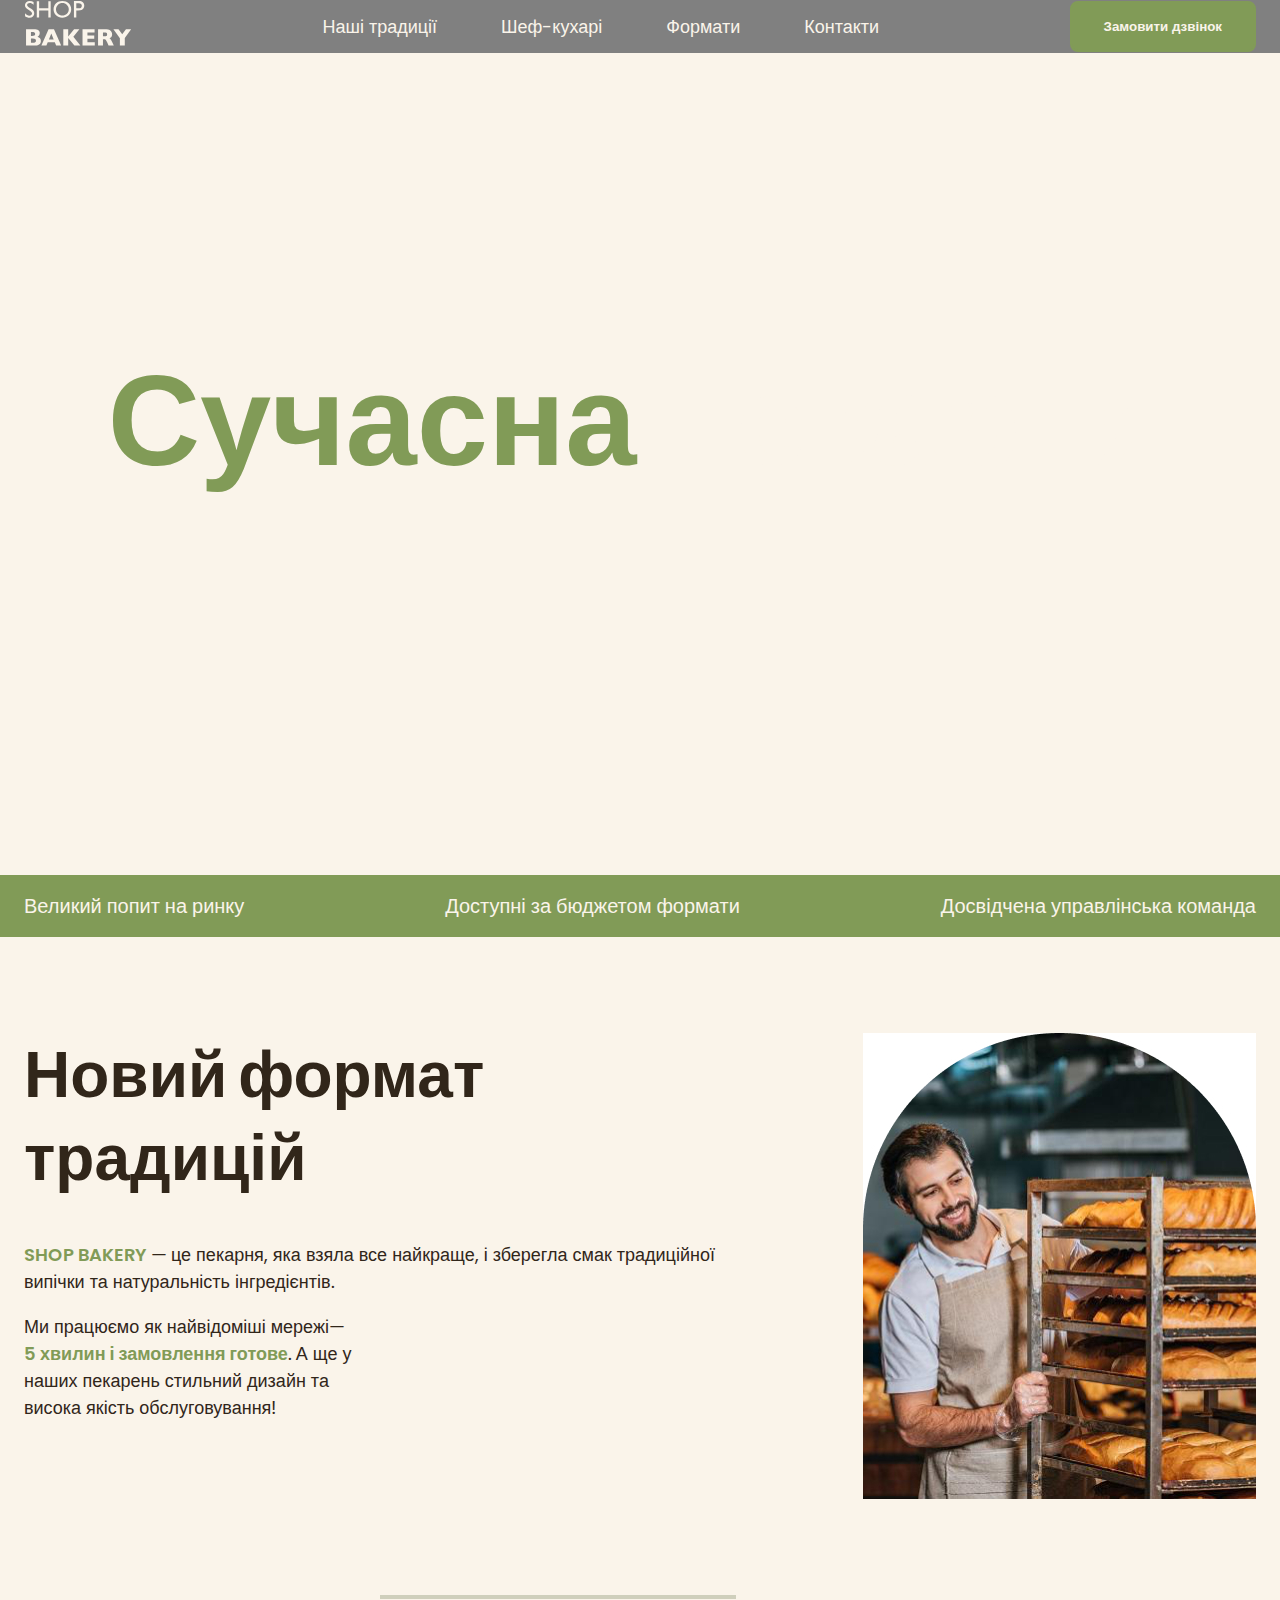
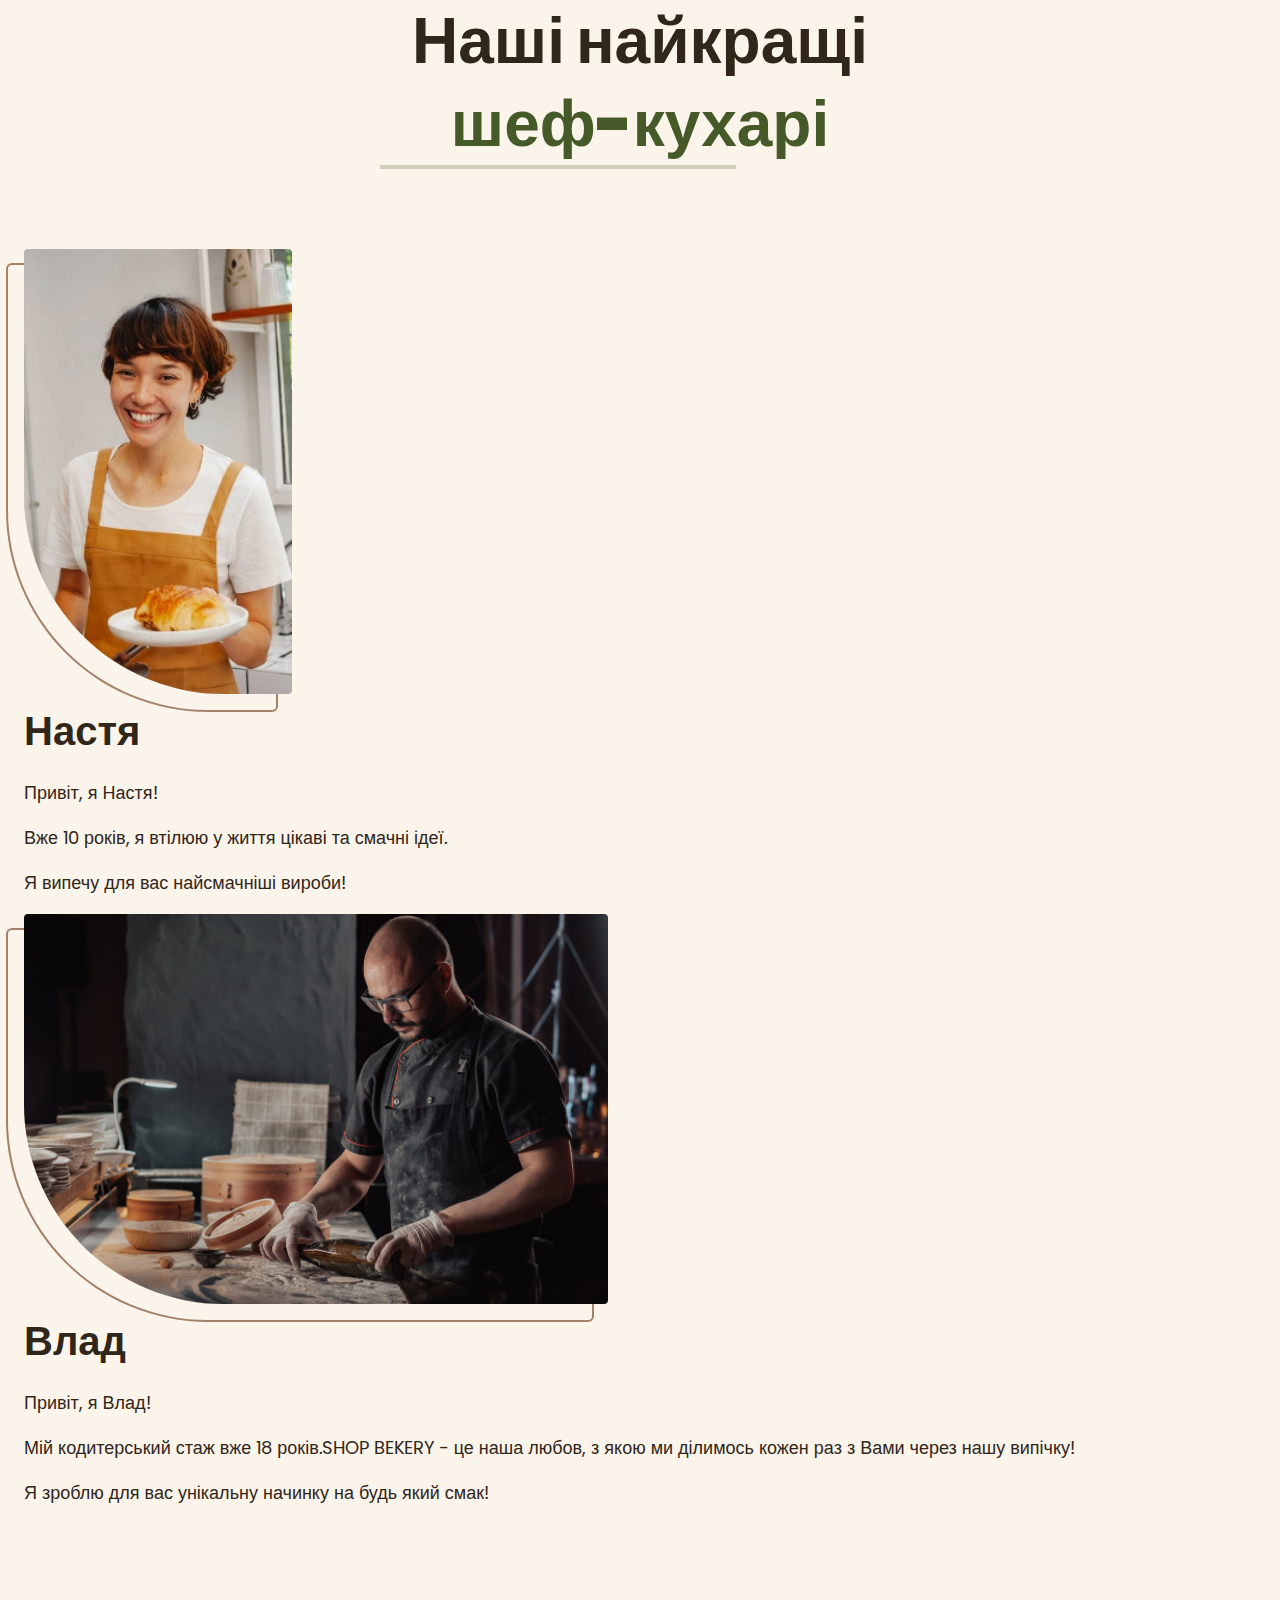
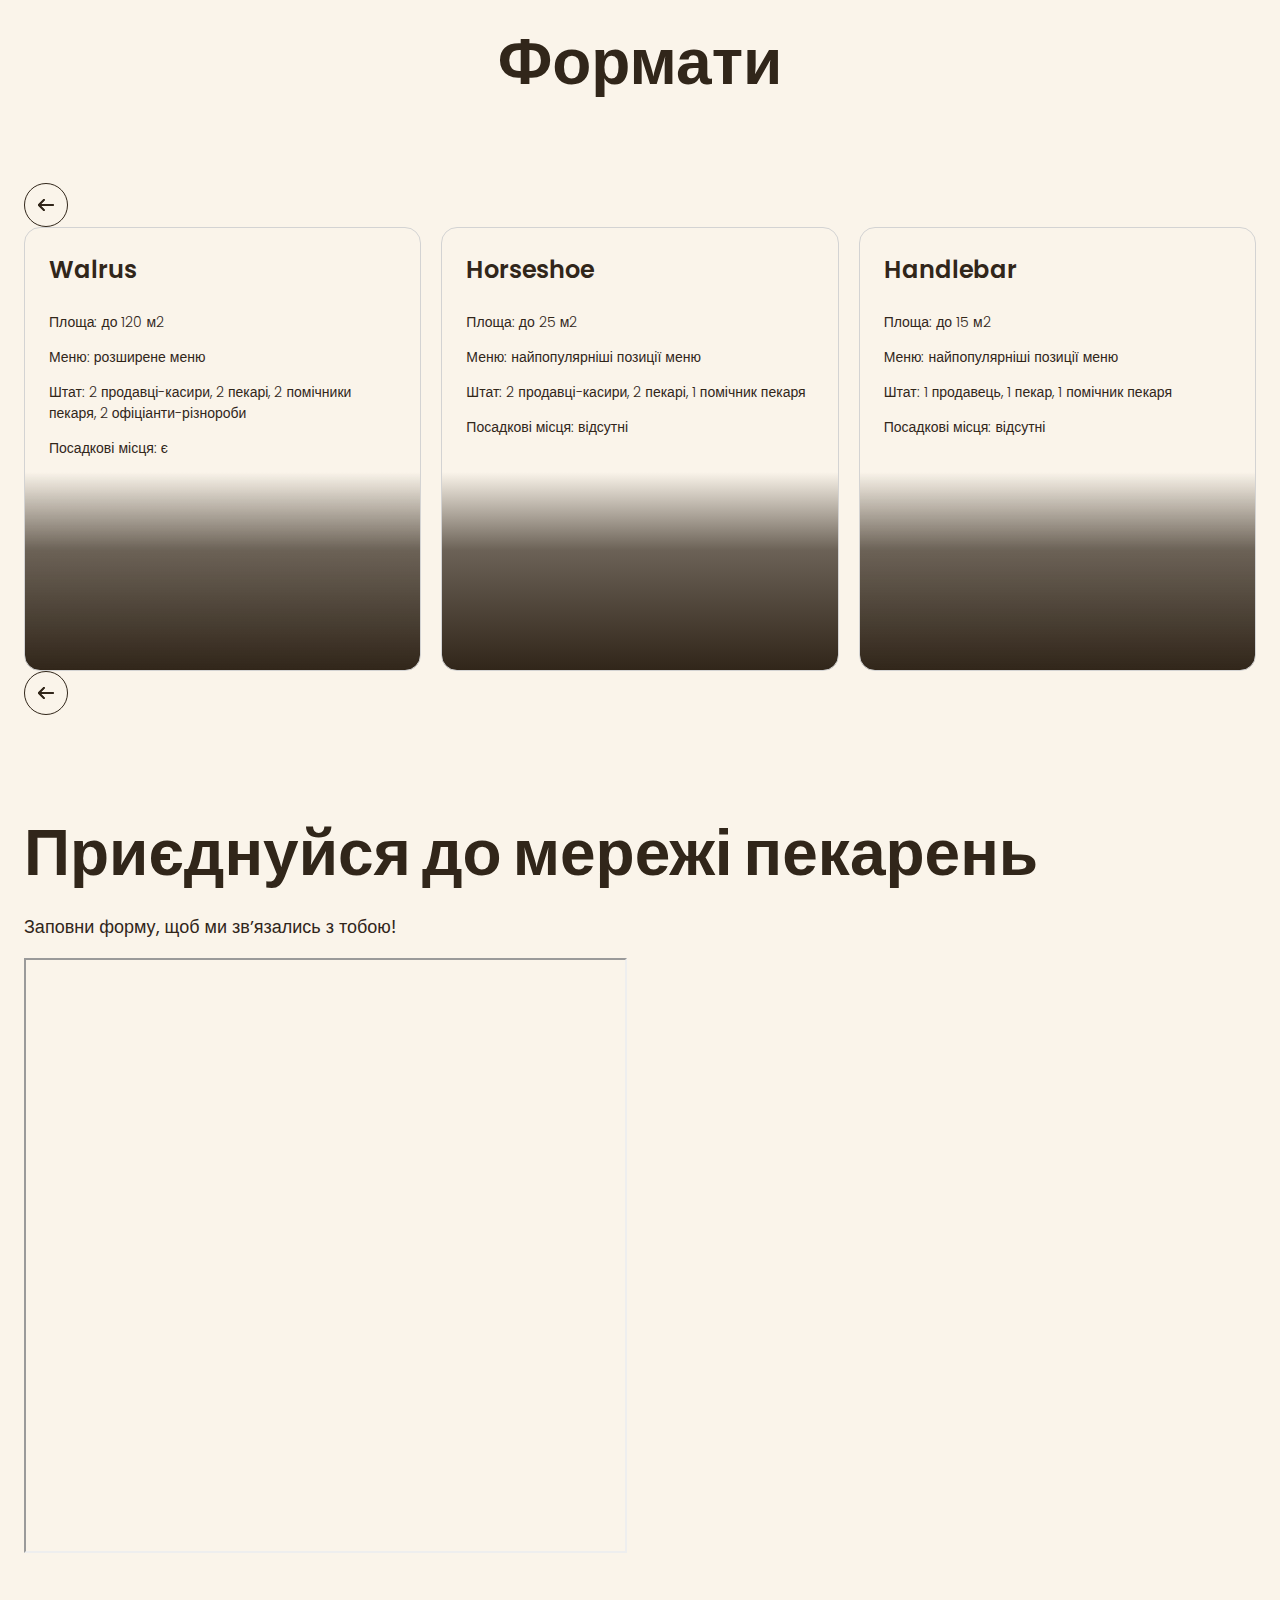
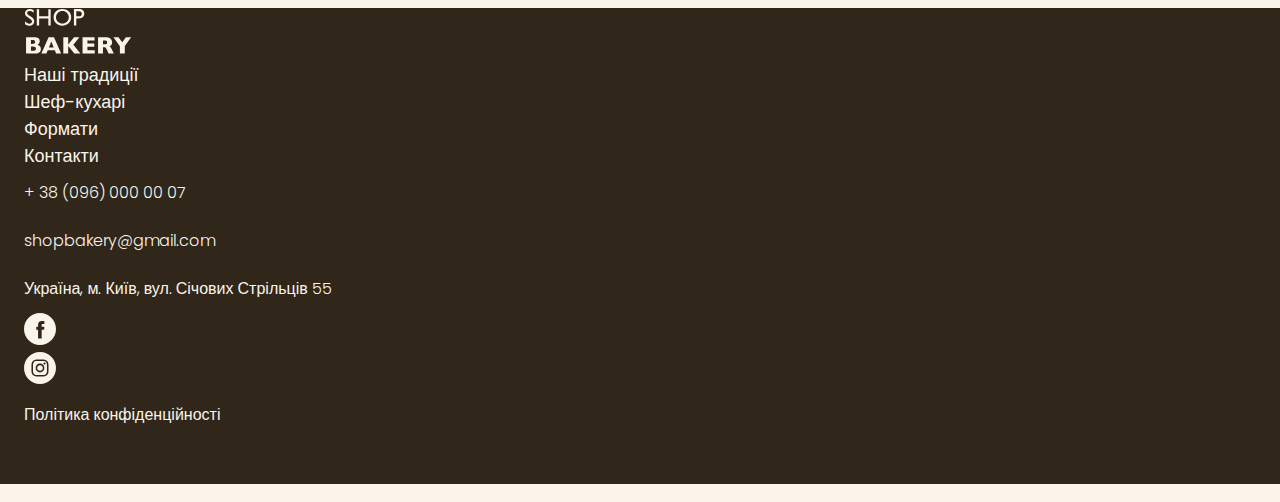
==== commit 71887617: "svg ad" ====
--- a/index.html
+++ b/index.html
@@ -5,26 +5,27 @@
     <meta name="viewport" content="width=device-width, initial-scale=1.0" />
     <title>Сучасна пекарня</title>
 
-    
-<!-- Styles -->
-    <link rel="stylesheet" href="html/css/styles.css">
+    <!-- Styles -->
+    <link rel="stylesheet" href="html/css/styles.css" />
   </head>
   <body>
-    <header>
-      <div class="container ">
+    <header class="header">
+      <div class="container">
         <div class="header-container">
-          <nav  class="header-nav">
+          <nav class="header-nav">
             <a href="index.html">
               <img src="html/images/logo.svg" alt="logo" />
             </a>
-            
+
             <ul class="header-menu">
               <li>
-                <a class='link' href="#traditional-sections"><span>Наші традиції</span></a>
+                <a class="link" href="#traditional-sections"
+                  ><span>Наші традиції</span></a
+                >
               </li>
-              <li><a class='link' href="#chefs">Шеф-кухарі</a></li>
-              <li><a class='link' href="#">Формати</a></li>
-              <li><a class='link' href="#">Контакти</a></li>
+              <li><a class="link" href="#chefs">Шеф-кухарі</a></li>
+              <li><a class="link" href="#">Формати</a></li>
+              <li><a class="link" href="#">Контакти</a></li>
             </ul>
           </nav>
           <button class="button">Замовити дзвінок</button>
@@ -32,162 +33,213 @@
       </div>
     </header>
     <main>
-      <section class='hero-section'>
-        <div class="container">
-          <h1 class='hero-title'><span class='accent'>Сучасна</span> пекарня</h1>
+      <section class="hero-section">
+        <div class="container">
+          <h1 class="hero-title">
+            <span class="accent">Сучасна</span> пекарня
+          </h1>
           <p></p>
         </div>
       </section>
       <section class="advantages-section">
-      <div class="container">
-          <h2 class="hidden">
-            Наші переваги
-          </h2>
-          <ul class='advantages-list'>
-            <li class='advantages-item'>Великий попит на ринку</li>
-            <li class='advantages-item'>Доступні за бюджетом формати</li>
-            <li class='advantages-item'>Досвідчена управлінська команда</li>
-          </ul>
-      </div>
+        <div class="container">
+          <h2 class="hidden">Наші переваги</h2>
+          <ul class="advantages-list">
+            <li class="advantages-item">Великий попит на ринку</li>
+            <li class="advantages-item">Доступні за бюджетом формати</li>
+            <li class="advantages-item">Досвідчена управлінська команда</li>
+          </ul>
+        </div>
       </section>
       <section class="traditional-sections section" id="traditional-sections">
         <div class="container">
           <div class="traditions-container">
             <div class="traditions-content">
-              <h2 class="traditions-title section-title">Новий формат традицій</h2>
-              <p class='traditions-text'>
-                <span class='brand uppercase'>shop bakery</span> — це пекарня, яка взяла все найкраще, і
-                зберегла смак традиційної випічки та натуральність інгредієнтів.
+              <h2 class="traditions-title section-title">
+                Новий формат традицій
+              </h2>
+              <p class="traditions-text">
+                <span class="brand uppercase">shop bakery</span> — це пекарня,
+                яка взяла все найкраще, і зберегла смак традиційної випічки та
+                натуральність інгредієнтів.
               </p>
-              <p class='traditions-text limited'>
-                Ми працюємо як найвідоміші мережі— <span class='brand'>5 хвилин і замовлення готове</span>. А ще у наших пекарень
-                стильний дизайн та висока якість обслуговування!
+              <p class="traditions-text limited">
+                Ми працюємо як найвідоміші мережі—
+                <span class="brand">5 хвилин і замовлення готове</span>. А ще у
+                наших пекарень стильний дизайн та висока якість обслуговування!
               </p>
             </div>
-            <img src="html/images/baker-man.jpg"
-            alt="Чоловік пекар дивиться на батони із посмішкою" />
+            <img
+              src="html/images/baker-man.jpg"
+              alt="Чоловік пекар дивиться на батони із посмішкою"
+            />
           </div>
-         
         </div>
       </section>
       <section class="section" id="chefs">
-       <div class="container">
-        <h2 class='chefs-title section-title'>Наші найкращі <span class='accent'>шеф-кухарі</span></h2>
-        <ul>
-          <li>
-            <article>
-              <h3 class='chef-title'>Настя</h3>
-              <p>Привіт, я Настя!</p>
-              <p>Вже 10 років, я втілюю у життя цікаві та смачні ідеї.</p>
-              <p>Я випечу для вас найсмачніші вироби!</p>
-            </article>
-          </li>
-          <li>
-            <article>
-              <h3 class='chef-title'>Влад</h3>
-              <p>Привіт, я Влад!</p>
-              <p>
-                Мій кодитерський стаж вже 18 років.SHOP BEKERY - це наша любов,
-                з якою ми ділимось кожен раз з Вами через нашу випічку!
-              </p>
-              <p>Я зроблю для вас унікальну начинку на будь який смак!</p>
-            </article>
-          </li>
-        </ul>
-       </div>
+        <div class="container">
+          <h2 class="chefs-title section-title centered">
+            Наші найкращі <span class="accent">шеф-кухарі</span>
+          </h2>
+          <ul>
+            <li>
+              <article>
+                <img
+                  class="chef-photo"
+                  src="html/images/nastya-chef.jpeg"
+                  alt="Настя шеф"
+                />
+                <h3 class="chef-title">Настя</h3>
+                <p>Привіт, я Настя!</p>
+                <p>Вже 10 років, я втілюю у життя цікаві та смачні ідеї.</p>
+                <p>Я випечу для вас найсмачніші вироби!</p>
+              </article>
+            </li>
+            <li>
+              <article>
+                <img
+                  class="chef-photo"
+                  src="html/images/vlad-chef.png"
+                  alt="Влад шеф"
+                />
+                <h3 class="chef-title">Влад</h3>
+                <p>Привіт, я Влад!</p>
+                <p>
+                  Мій кодитерський стаж вже 18 років.SHOP BEKERY - це наша
+                  любов, з якою ми ділимось кожен раз з Вами через нашу випічку!
+                </p>
+                <p>Я зроблю для вас унікальну начинку на будь який смак!</p>
+              </article>
+            </li>
+          </ul>
+        </div>
       </section>
       <section class="section" id="formats-section">
-       <div class="container">
-        <h2 class='formats-title section-title'>Формати</h2>
-        <ul class="formats-list"> 
-          <li class="formats-item"> 
-            <article class="format-card">
-              <h3 class='format-title' lang="uk">Walrus</h3>
-              <div class='format-text'>
-                <p>Площа: до 120 м2</p>
-                <p>Меню: розширене меню</p>
-                <p>Штат: 2 продавці-касири, 2 пекарі, 2 помічники пекаря, 2 офіціанти-різнороби</p>
-                <p>Посадкові місця: є</p>
-              </div>
-            </article>
-          </li>
-          <li class="formats-item">
-          <article class="format-card">
-            <h3 class='format-title' lang="uk">Horseshoe</h3>
-            <div class='format-text'>
-              <p>Площа: до 25 м2</p>
-              <p>Меню: найпопулярніші позиції меню</p>
-              <p>Штат: 2 продавці-касири, 2 пекарі, 1 помічник пекаря</p>
-              <p>Посадкові місця: відсутні</p>
-            </div>
-          </article>
-          </li>
-          <li class="formats-item">
-        <article class="format-card">
-          <h3 class='format-title' lang="uk">Handlebar</h3>
-          <div class='format-text'>
-            <p>Площа: до 15 м2</p>
-            <p>Меню: найпопулярніші позиції меню</p>
-            <p>Штат: 1 продавець, 1 пекар, 1 помічник пекаря</p>
-            <p>Посадкові місця: відсутні</p>
-          </div>
-        </article>
-          </li>
-        </ul>
-       </div>
-      
+        <div class="container">
+          <h2 class="formats-title section-title centered">Формати</h2>
+          <button class="carousel-button" type="button">
+            <svg width="16" height="16">
+              <use href="./html/images/icons.svg#icon-Arrow-1"></use>
+            </svg>
+          </button>
+          <ul class="formats-list">
+            <li class="formats-item">
+              <article class="format-card">
+                <h3 class="format-title" lang="uk">Walrus</h3>
+                <div class="format-text">
+                  <p>Площа: до 120 м2</p>
+                  <p>Меню: розширене меню</p>
+                  <p>
+                    Штат: 2 продавці-касири, 2 пекарі, 2 помічники пекаря, 2
+                    офіціанти-різнороби
+                  </p>
+                  <p>Посадкові місця: є</p>
+                </div>
+              </article>
+            </li>
+            <li class="formats-item">
+              <article class="format-card">
+                <h3 class="format-title" lang="uk">Horseshoe</h3>
+                <div class="format-text">
+                  <p>Площа: до 25 м2</p>
+                  <p>Меню: найпопулярніші позиції меню</p>
+                  <p>Штат: 2 продавці-касири, 2 пекарі, 1 помічник пекаря</p>
+                  <p>Посадкові місця: відсутні</p>
+                </div>
+              </article>
+            </li>
+            <li class="formats-item">
+              <article class="format-card">
+                <h3 class="format-title" lang="uk">Handlebar</h3>
+                <div class="format-text">
+                  <p>Площа: до 15 м2</p>
+                  <p>Меню: найпопулярніші позиції меню</p>
+                  <p>Штат: 1 продавець, 1 пекар, 1 помічник пекаря</p>
+                  <p>Посадкові місця: відсутні</p>
+                </div>
+              </article>
+            </li>
+          </ul>
+          <button class="carousel-button" type="button">
+            <svg width="16" height="16">
+              <use href="./html/images/icons.svg#icon-Arrow-1"></use>
+            </svg>
+          </button>
+        </div>
       </section>
       <section class="section" id="contacts-section">
         <div class="container">
-          <h2 class='contact-title section-title'>Приєднуйся до мережі пекарень</h2>
+          <h2 class="contact-title section-title">
+            Приєднуйся до мережі пекарень
+          </h2>
           <p>Заповни форму, щоб ми звʼязались з тобою!</p>
           <iframe
             src="https://www.google.com/maps/embed?pb=!1m18!1m12!1m3!1d2540.1636289098733!2d30.4912733!3d50.4566776!2m3!1f0!2f0!3f0!3m2!1i1024!2i768!4f13.1!3m3!1m2!1s0x40d4ce637c006b2d%3A0xaf86385f19996ff0!2z0LLRg9C70LjRhtGPINCh0ZbRh9C-0LLQuNGFINCh0YLRgNGW0LvRjNGG0ZbQsiwgNTQsINCa0LjRl9CyLCAwMjAwMA!5e0!3m2!1suk!2sua!4v1732355846564!5m2!1suk!2sua"
-            width="603" height="595" allowfullscreen="" loading="lazy" referrerpolicy="no-referrer-when-downgrade"></iframe>
+            width="603"
+            height="595"
+            allowfullscreen=""
+            loading="lazy"
+            referrerpolicy="no-referrer-when-downgrade"
+          ></iframe>
         </div>
       </section>
     </main>
-    <footer class="footer>
-    <div class="container">
+    <footer class="footer">
+      <div class="container">
         <nav>
           <a href="#">
             <img src="html/images/logo.svg" alt="logo" />
           </a>
           <!-- logo-->
           <ul>
-            <li><a class='link' href="#">Наші традиції</a></li>
-            <li><a class='link' href="#">Шеф-кухарі</a></li>
-            <li><a class='link' href="#">Формати</a></li>
-            <li><a class='link' href="#">Контакти</a></li>
+            <li><a class="link" href="#">Наші традиції</a></li>
+            <li><a class="link" href="#">Шеф-кухарі</a></li>
+            <li><a class="link" href="#">Формати</a></li>
+            <li><a class="link" href="#">Контакти</a></li>
           </ul>
         </nav>
         <address>
           <ul>
-            <li><a class='address-link' href="tel:+380960000007">+ 38 (096) 000 00 07</a></li>
-            <li>
-              <a class='address-link' href="mailto:shopbakery@gmail.com">shopbakery@gmail.com</a>
-            </li>
-            <li>
-              <a class='address-link' href="https://g.co/kgs/1SJU1su" target="_blank">
-                Україна, м. Київ, вул. Січових Стрільців 55</a>
+            <li>
+              <a class="address-link" href="tel:+380960000007"
+                >+ 38 (096) 000 00 07</a
+              >
+            </li>
+            <li>
+              <a class="address-link" href="mailto:shopbakery@gmail.com"
+                >shopbakery@gmail.com</a
+              >
+            </li>
+            <li>
+              <a
+                class="address-link"
+                href="https://g.co/kgs/1SJU1su"
+                target="_blank"
+              >
+                Україна, м. Київ, вул. Січових Стрільців 55</a
+              >
             </li>
             <li>
               <a href="#">
-                <!-- Facebook icon -->
+                <svg class="adress-icon" width="32" height="32">
+                  <use href="./html/images/icons.svg#icon-facebook"></use>
+                </svg>
               </a>
             </li>
             <li>
               <a href="#">
-                <!-- inst icon -->
+                <svg class="adress-icon" width="32" height="32">
+                  <use href="./html/images/icons.svg#icon-instagram"></use>
+                </svg>
               </a>
             </li>
           </ul>
-          <a class='address-link' href="#" target="_blank">
+          <a class="address-link" href="#" target="_blank">
             Політика конфіденційності
           </a>
-          <p class='adress-copyright'>&copy; 2022 Дані захищені</p>
+          <p class="adress-copyright">&copy; 2022 Дані захищені</p>
         </address>
-    </div>
+      </div>
     </footer>
   </body>
-</html
+</html>
--- a/html/css/styles.css
+++ b/html/css/styles.css
@@ -41,8 +41,10 @@
 :root {
   --color-primary-dark: #31261a;
   --color-primary-light: #faf4ea;
-  --color-brand-light: #819b57;
+  --color-brand-normal: #819b57;
+  --color-brand-light: #cfcfbc;
   --color-brand-dark: #465929;
+  --color-secondary-dark: #a28268;
 }
 /* Base */
 * {
@@ -69,6 +71,7 @@
 }
 
 body {
+  background-color: var(--color-primary-light);
   color: var(--color-primary-dark);
   font-family: "Poppins", sans-serif;
   font-size: 18px;
@@ -96,8 +99,8 @@
 .button {
   padding: 16px 32px;
   color: #faf4ea;
-  background-color: var(--color-brand-light);
-  border: 2px solid var(--color-brand-light);
+  background-color: var(--color-brand-normal);
+  border: 2px solid var(--color-brand-normal);
   border-radius: 8px;
   cursor: pointer;
   font-weight: 600;
@@ -114,13 +117,15 @@
   line-height: 1.5;
 }
 .link:hover {
-  color: var(--color-brand-light);
+  color: var(--color-brand-normal);
 }
 /* Header */
+.header {
+  background-color: gray;
+}
 .header-container {
   display: flex;
   align-items: center;
-  background-color: gray;
   gap: 40px;
 }
 .header-nav {
@@ -153,12 +158,12 @@
 }
 
 .hero-title .accent {
-  color: var(--color-brand-light);
+  color: var(--color-brand-normal);
 }
 /* Advantage section */
 .advantages-section {
   padding: 16px 0px;
-  background-color: var(--color-brand-light);
+  background-color: var(--color-brand-normal);
 }
 .advantages-list {
   display: flex;
@@ -177,6 +182,10 @@
   line-height: 1.3;
 }
 
+.section-title.centered {
+  text-align: center;
+}
+
 .section-title .accent {
   color: var(--color-brand-dark);
 }
@@ -202,22 +211,35 @@
 }
 
 .traditions-text .brand {
-  color: var(--color-brand-light);
+  color: var(--color-brand-normal);
   font-weight: 600;
 }
 .traditions-text .uppercase {
-  color: var(--color-brand-light);
+  color: var(--color-brand-normal);
   text-transform: uppercase;
 }
 /* Chefs section */
 .chefs-title {
-  margin-bottom: 80px;
-}
-
+  max-width: 520px;
+  margin: 0 auto 80px;
+}
+
+.chefs-title::after,
+.chefs-title::before {
+  content: "";
+  width: 352px;
+  border: 2px solid #cfcfbc;
+  display: block;
+}
 .chef-title {
   margin-bottom: 16px;
   font-size: 40px;
   font-weight: 600px;
+}
+.chef-photo {
+  border-radius: 4px 4px 4px 200px;
+  box-shadow: -16px 16px 0 0 var(--color-primary-light),
+    -16px 16px 0 2px var(--color-secondary-dark);
 }
 /* Format section */
 .formats-list {
@@ -256,6 +278,26 @@
 .contact-title {
   margin-bottom: 16px;
 }
+/* Carousel */
+
+.carousel-button {
+  display: flex;
+  justify-content: center;
+  align-items: center;
+  width: 44px;
+  height: 44px;
+  background-color: transparent;
+  fill: var(--color-primary-dark);
+  border-radius: 50%;
+  border: 1px solid var(--color-primary-dark);
+  padding: 0;
+  cursor: pointer;
+}
+.carousel-button:hover {
+  background-color: var(--color-primary-dark);
+  fill: var(--color-primary-light);
+}
+
 /* Footer */
 .address-link {
   color: var(--color-primary-light);
@@ -267,6 +309,12 @@
 .address-link:hover {
   color: var(--color-primary-light);
 }
+.adress-icon {
+  fill: var(--color-primary-light);
+}
+.adress-icon:hover {
+  fill: var(--color-brand-normal);
+}
 
 .address-copyright {
   font-size: 14px;
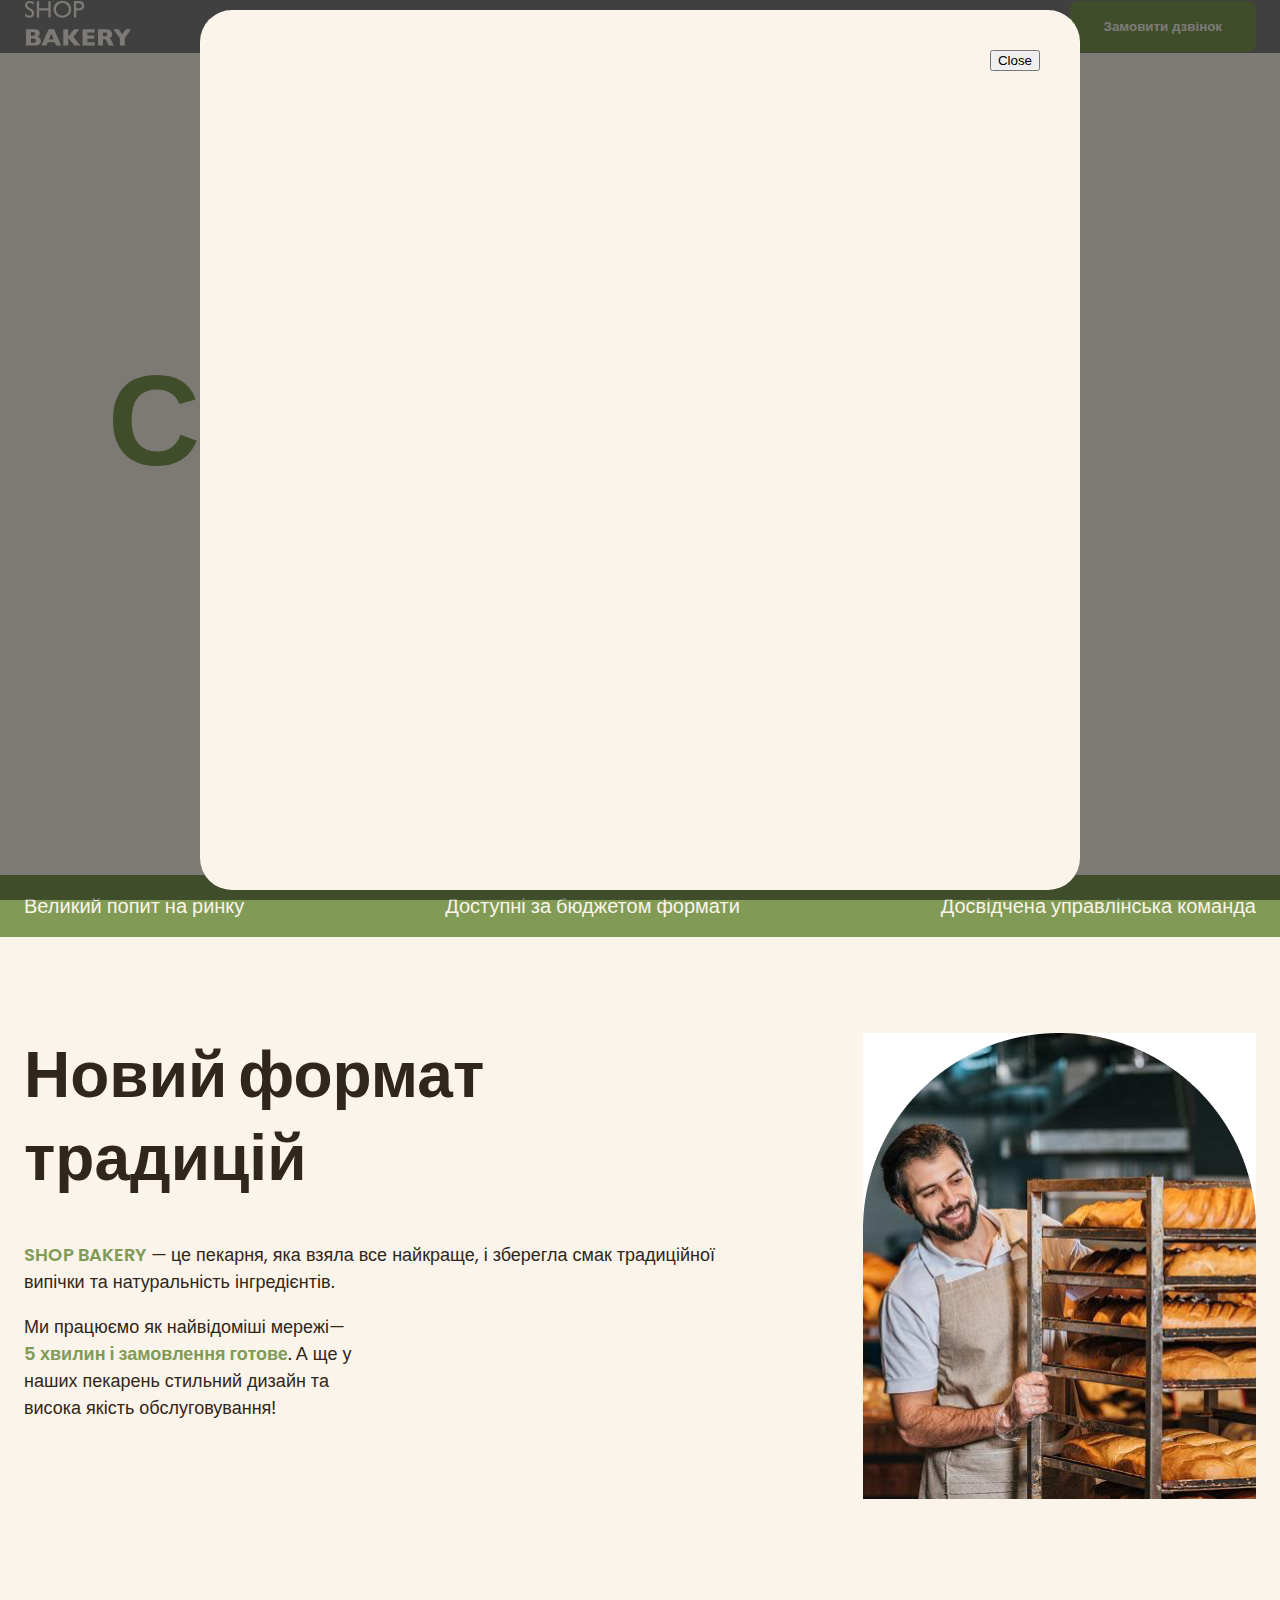
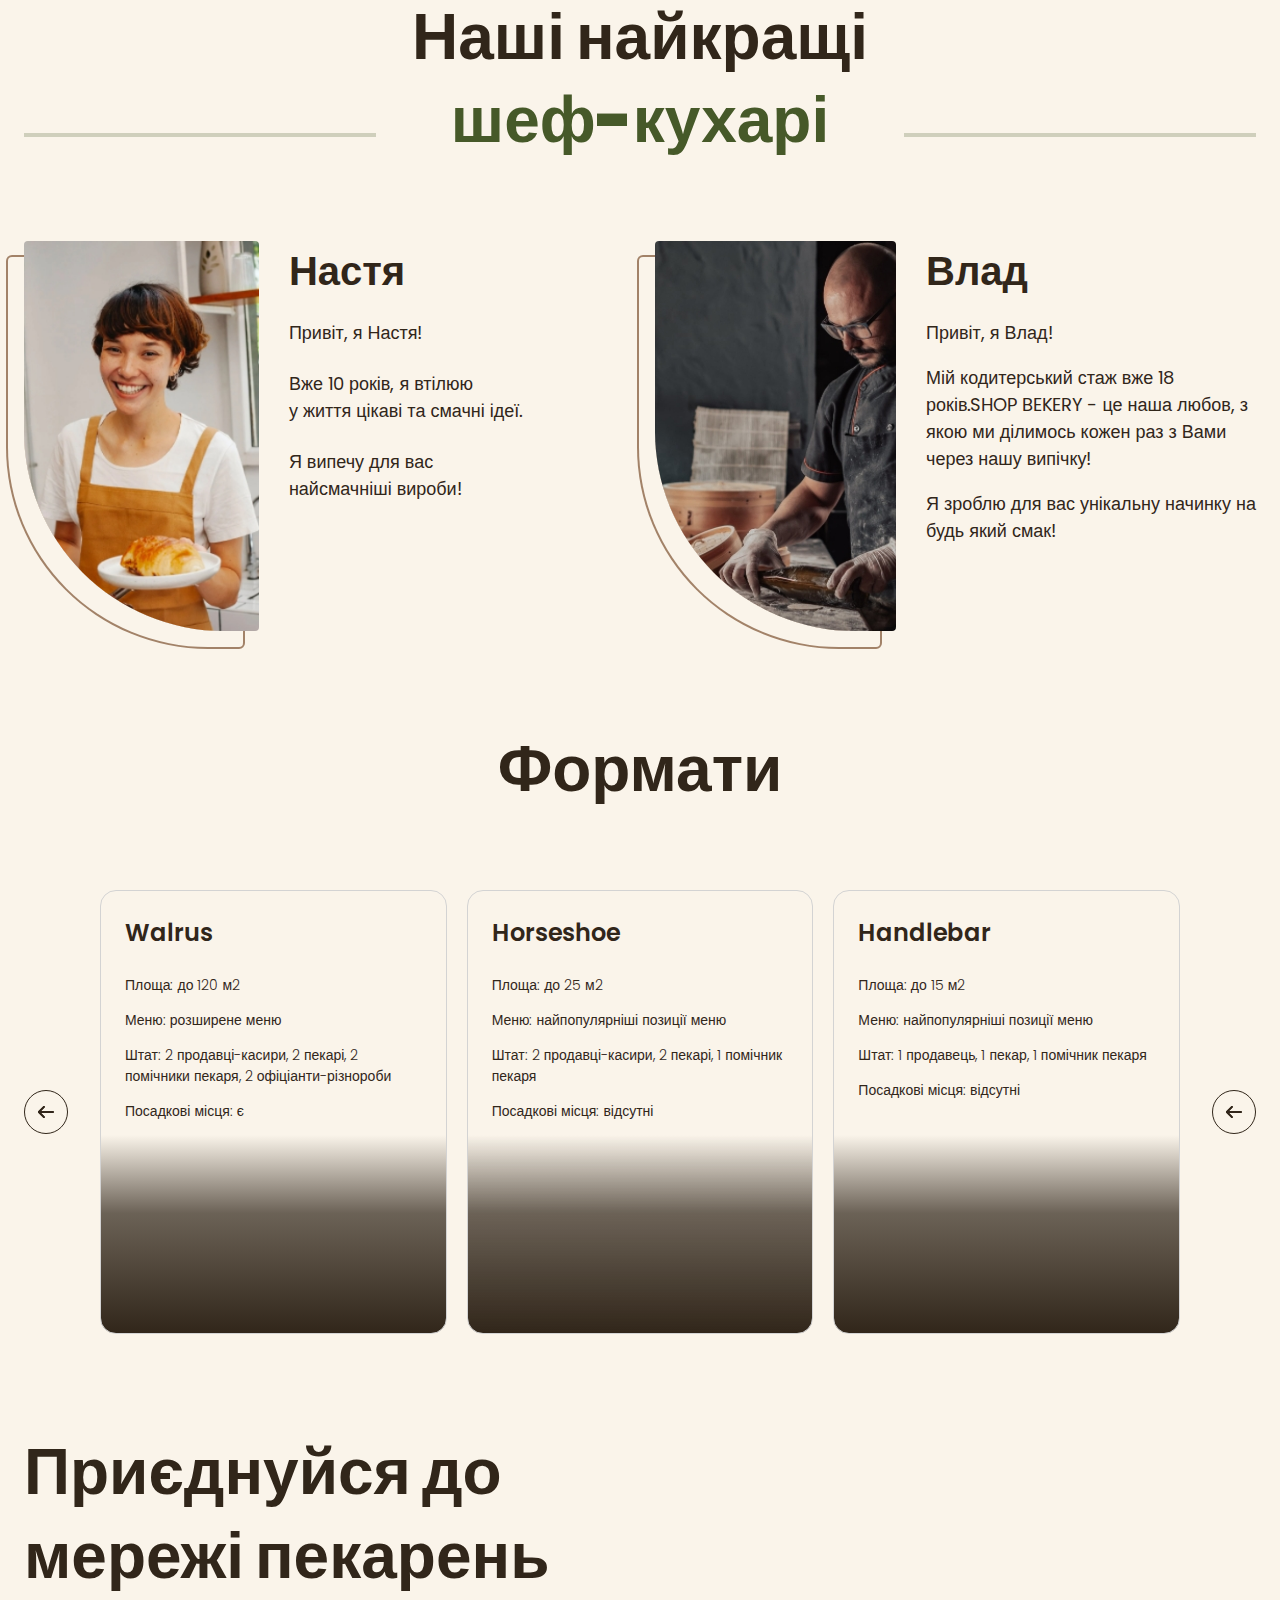
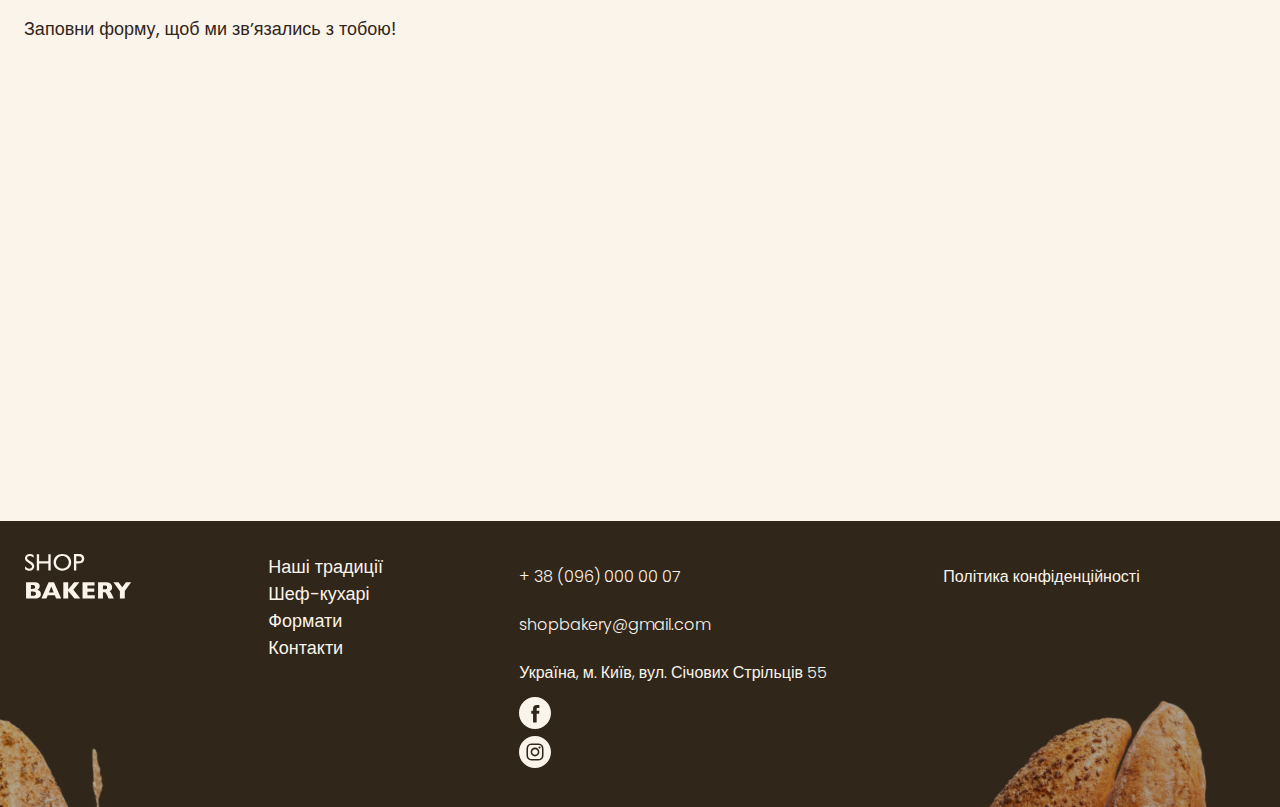
==== commit 43eb8dfa: "commit" ====
--- a/index.html
+++ b/index.html
@@ -28,7 +28,7 @@
               <li><a class="link" href="#">Контакти</a></li>
             </ul>
           </nav>
-          <button class="button">Замовити дзвінок</button>
+          <button class="button modal-btn-open">Замовити дзвінок</button>
         </div>
       </div>
     </header>
@@ -79,167 +79,205 @@
       <section class="section" id="chefs">
         <div class="container">
           <h2 class="chefs-title section-title centered">
-            Наші найкращі <span class="accent">шеф-кухарі</span>
+            Наші найкращі <br />
+            <span class="accent">шеф-кухарі</span>
           </h2>
-          <ul>
-            <li>
-              <article>
+          <ul class="chefs-list">
+            <li class="chefs-item">
+              <article class="chef-card">
                 <img
                   class="chef-photo"
                   src="html/images/nastya-chef.jpeg"
                   alt="Настя шеф"
                 />
-                <h3 class="chef-title">Настя</h3>
-                <p>Привіт, я Настя!</p>
-                <p>Вже 10 років, я втілюю у життя цікаві та смачні ідеї.</p>
-                <p>Я випечу для вас найсмачніші вироби!</p>
-              </article>
-            </li>
-            <li>
-              <article>
-                <img
-                  class="chef-photo"
-                  src="html/images/vlad-chef.png"
-                  alt="Влад шеф"
-                />
-                <h3 class="chef-title">Влад</h3>
-                <p>Привіт, я Влад!</p>
-                <p>
-                  Мій кодитерський стаж вже 18 років.SHOP BEKERY - це наша
-                  любов, з якою ми ділимось кожен раз з Вами через нашу випічку!
-                </p>
-                <p>Я зроблю для вас унікальну начинку на будь який смак!</p>
-              </article>
-            </li>
-          </ul>
-        </div>
-      </section>
-      <section class="section" id="formats-section">
-        <div class="container">
-          <h2 class="formats-title section-title centered">Формати</h2>
-          <button class="carousel-button" type="button">
-            <svg width="16" height="16">
-              <use href="./html/images/icons.svg#icon-Arrow-1"></use>
-            </svg>
-          </button>
-          <ul class="formats-list">
-            <li class="formats-item">
-              <article class="format-card">
-                <h3 class="format-title" lang="uk">Walrus</h3>
-                <div class="format-text">
-                  <p>Площа: до 120 м2</p>
-                  <p>Меню: розширене меню</p>
-                  <p>
-                    Штат: 2 продавці-касири, 2 пекарі, 2 помічники пекаря, 2
-                    офіціанти-різнороби
-                  </p>
-                  <p>Посадкові місця: є</p>
+                <div class="#">
+                  <h3 class="chef-title">Настя</h3>
+                  <div class="chef-text">
+                    <p>Привіт, я Настя!</p>
+                    <p>
+                      Вже 10 років, я втілюю <br />
+                      у життя цікаві та смачні ідеї.
+                    </p>
+                    <p>
+                      Я випечу для вас <br />
+                      найсмачніші вироби!
+                    </p>
+                  </div>
                 </div>
               </article>
             </li>
-            <li class="formats-item">
-              <article class="format-card">
-                <h3 class="format-title" lang="uk">Horseshoe</h3>
-                <div class="format-text">
-                  <p>Площа: до 25 м2</p>
-                  <p>Меню: найпопулярніші позиції меню</p>
-                  <p>Штат: 2 продавці-касири, 2 пекарі, 1 помічник пекаря</p>
-                  <p>Посадкові місця: відсутні</p>
-                </div>
-              </article>
-            </li>
-            <li class="formats-item">
-              <article class="format-card">
-                <h3 class="format-title" lang="uk">Handlebar</h3>
-                <div class="format-text">
-                  <p>Площа: до 15 м2</p>
-                  <p>Меню: найпопулярніші позиції меню</p>
-                  <p>Штат: 1 продавець, 1 пекар, 1 помічник пекаря</p>
-                  <p>Посадкові місця: відсутні</p>
+            <li class="chefs-item">
+              <article class="chef-card">
+                <img
+                  class="chef-photo"
+                  src="html/images/vlad-chef.jpeg"
+                  alt="Влад шеф"
+                />
+                <div>
+                  <h3 class="chef-title">Влад</h3>
+                  <p class="chef-text">Привіт, я Влад!</p>
+                  <p class="chef-text">
+                    Мій кодитерський стаж вже 18 років.SHOP BEKERY - це наша
+                    любов, з якою ми ділимось кожен раз з Вами через нашу
+                    випічку!
+                  </p>
+                  <p class="chef-text">
+                    Я зроблю для вас унікальну начинку на будь який смак!
+                  </p>
                 </div>
               </article>
             </li>
           </ul>
-          <button class="carousel-button" type="button">
-            <svg width="16" height="16">
-              <use href="./html/images/icons.svg#icon-Arrow-1"></use>
-            </svg>
-          </button>
-        </div>
-      </section>
-      <section class="section" id="contacts-section">
-        <div class="container">
-          <h2 class="contact-title section-title">
-            Приєднуйся до мережі пекарень
-          </h2>
-          <p>Заповни форму, щоб ми звʼязались з тобою!</p>
-          <iframe
-            src="https://www.google.com/maps/embed?pb=!1m18!1m12!1m3!1d2540.1636289098733!2d30.4912733!3d50.4566776!2m3!1f0!2f0!3f0!3m2!1i1024!2i768!4f13.1!3m3!1m2!1s0x40d4ce637c006b2d%3A0xaf86385f19996ff0!2z0LLRg9C70LjRhtGPINCh0ZbRh9C-0LLQuNGFINCh0YLRgNGW0LvRjNGG0ZbQsiwgNTQsINCa0LjRl9CyLCAwMjAwMA!5e0!3m2!1suk!2sua!4v1732355846564!5m2!1suk!2sua"
-            width="603"
-            height="595"
-            allowfullscreen=""
-            loading="lazy"
-            referrerpolicy="no-referrer-when-downgrade"
-          ></iframe>
+        </div>
+      </section>
+      <section class="section" id="formats-section">
+        <div class="container">
+          <h2 class="formats-title section-title centered">Формати</h2>
+          <div class="formats-container">
+            <button class="carousel-button" type="button">
+              <svg width="16" height="16">
+                <use href="./html/images/icons.svg#icon-Arrow-1"></use>
+              </svg>
+            </button>
+            <ul class="formats-list">
+              <li class="formats-item">
+                <article class="format-card">
+                  <h3 class="format-title" lang="uk">Walrus</h3>
+                  <div class="format-text">
+                    <p>Площа: до 120 м2</p>
+                    <p>Меню: розширене меню</p>
+                    <p>
+                      Штат: 2 продавці-касири, 2 пекарі, 2 помічники пекаря, 2
+                      офіціанти-різнороби
+                    </p>
+                    <p>Посадкові місця: є</p>
+                  </div>
+                </article>
+              </li>
+              <li class="formats-item">
+                <article class="format-card">
+                  <h3 class="format-title" lang="uk">Horseshoe</h3>
+                  <div class="format-text">
+                    <p>Площа: до 25 м2</p>
+                    <p>Меню: найпопулярніші позиції меню</p>
+                    <p>Штат: 2 продавці-касири, 2 пекарі, 1 помічник пекаря</p>
+                    <p>Посадкові місця: відсутні</p>
+                  </div>
+                </article>
+              </li>
+              <li class="formats-item">
+                <article class="format-card">
+                  <h3 class="format-title" lang="uk">Handlebar</h3>
+                  <div class="format-text">
+                    <p>Площа: до 15 м2</p>
+                    <p>Меню: найпопулярніші позиції меню</p>
+                    <p>Штат: 1 продавець, 1 пекар, 1 помічник пекаря</p>
+                    <p>Посадкові місця: відсутні</p>
+                  </div>
+                </article>
+              </li>
+            </ul>
+            <button class="carousel-button" type="button">
+              <svg width="16" height="16">
+                <use href="./html/images/icons.svg#icon-Arrow-1"></use>
+              </svg>
+            </button>
+          </div>
+        </div>
+      </section>
+      <section class="contact-section section" id="contacts-section">
+        <div class="container">
+          <div class="contact-container">
+            <div class="contact-form">
+              <h2 class="contact-title section-title">
+                Приєднуйся до мережі пекарень
+              </h2>
+              <p>Заповни форму, щоб ми звʼязались з тобою!</p>
+            </div>
+            <iframe
+              class="contact-map"
+              src="https://www.google.com/maps/embed?pb=!1m18!1m12!1m3!1d2540.1636289098733!2d30.4912733!3d50.4566776!2m3!1f0!2f0!3f0!3m2!1i1024!2i768!4f13.1!3m3!1m2!1s0x40d4ce637c006b2d%3A0xaf86385f19996ff0!2z0LLRg9C70LjRhtGPINCh0ZbRh9C-0LLQuNGFINCh0YLRgNGW0LvRjNGG0ZbQsiwgNTQsINCa0LjRl9CyLCAwMjAwMA!5e0!3m2!1suk!2sua!4v1732355846564!5m2!1suk!2sua"
+              width="603"
+              height="595"
+              allowfullscreen=""
+              loading="lazy"
+              referrerpolicy="no-referrer-when-downgrade"
+            ></iframe>
+          </div>
         </div>
       </section>
     </main>
     <footer class="footer">
       <div class="container">
-        <nav>
-          <a href="#">
-            <img src="html/images/logo.svg" alt="logo" />
-          </a>
-          <!-- logo-->
-          <ul>
-            <li><a class="link" href="#">Наші традиції</a></li>
-            <li><a class="link" href="#">Шеф-кухарі</a></li>
-            <li><a class="link" href="#">Формати</a></li>
-            <li><a class="link" href="#">Контакти</a></li>
-          </ul>
-        </nav>
-        <address>
-          <ul>
-            <li>
-              <a class="address-link" href="tel:+380960000007"
-                >+ 38 (096) 000 00 07</a
-              >
-            </li>
-            <li>
-              <a class="address-link" href="mailto:shopbakery@gmail.com"
-                >shopbakery@gmail.com</a
-              >
-            </li>
-            <li>
-              <a
-                class="address-link"
-                href="https://g.co/kgs/1SJU1su"
-                target="_blank"
-              >
-                Україна, м. Київ, вул. Січових Стрільців 55</a
-              >
-            </li>
-            <li>
+        <div class="footer-container">
+          <nav class="footer-nav">
+            <div class="footer-logo">
               <a href="#">
-                <svg class="adress-icon" width="32" height="32">
-                  <use href="./html/images/icons.svg#icon-facebook"></use>
-                </svg>
+                <img src="html/images/logo.svg" alt="logo" />
               </a>
-            </li>
-            <li>
-              <a href="#">
-                <svg class="adress-icon" width="32" height="32">
-                  <use href="./html/images/icons.svg#icon-instagram"></use>
-                </svg>
+            </div>
+
+            <!-- logo-->
+            <ul class="footer-menu">
+              <li><a class="link" href="#">Наші традиції</a></li>
+              <li><a class="link" href="#">Шеф-кухарі</a></li>
+              <li><a class="link" href="#">Формати</a></li>
+              <li><a class="link" href="#">Контакти</a></li>
+            </ul>
+          </nav>
+
+          <address class="footer-address">
+            <ul class="address-list">
+              <li>
+                <a class="address-link" href="tel:+380960000007"
+                  >+ 38 (096) 000 00 07</a
+                >
+              </li>
+              <li>
+                <a class="address-link" href="mailto:shopbakery@gmail.com"
+                  >shopbakery@gmail.com</a
+                >
+              </li>
+              <li>
+                <a
+                  class="address-link"
+                  href="https://g.co/kgs/1SJU1su"
+                  target="_blank"
+                >
+                  Україна, м. Київ, вул. Січових Стрільців 55</a
+                >
+              </li>
+              <li>
+                <a href="#">
+                  <svg class="adress-icon" width="32" height="32">
+                    <use href="./html/images/icons.svg#icon-facebook"></use>
+                  </svg>
+                </a>
+              </li>
+              <li>
+                <a href="#">
+                  <svg class="adress-icon" width="32" height="32">
+                    <use href="./html/images/icons.svg#icon-instagram"></use>
+                  </svg>
+                </a>
+              </li>
+            </ul>
+            <div class="address-info">
+              <a class="address-link" href="#" target="_blank">
+                Політика конфіденційності
               </a>
-            </li>
-          </ul>
-          <a class="address-link" href="#" target="_blank">
-            Політика конфіденційності
-          </a>
-          <p class="adress-copyright">&copy; 2022 Дані захищені</p>
-        </address>
+              <p class="adress-copyright">&copy; 2022 Дані захищені</p>
+            </div>
+          </address>
+        </div>
       </div>
     </footer>
+    <div class="backdrop">
+      <div class="modal">
+        <button class="modal-btn-close" type="button">Close</button>
+      </div>
+    </div>
+
+    <script src="./js/modal.js"></script>
   </body>
 </html>
--- a/html/css/styles.css
+++ b/html/css/styles.css
@@ -47,7 +47,12 @@
   --color-secondary-dark: #a28268;
 }
 /* Base */
-* {
+a {
+  display: inline-block;
+}
+*,
+::after,
+::before {
   box-sizing: border-box;
 }
 ul {
@@ -219,29 +224,64 @@
   text-transform: uppercase;
 }
 /* Chefs section */
+
 .chefs-title {
-  max-width: 520px;
   margin: 0 auto 80px;
+  position: relative;
 }
 
 .chefs-title::after,
 .chefs-title::before {
+  position: absolute;
   content: "";
   width: 352px;
   border: 2px solid #cfcfbc;
-  display: block;
+  bottom: 24px;
+}
+.chefs-title::before {
+  left: 0px;
+}
+.chefs-title::after {
+  right: 0px;
 }
 .chef-title {
   margin-bottom: 16px;
   font-size: 40px;
   font-weight: 600px;
 }
+.chef-text p {
+  margin-bottom: 24px;
+}
+.chef-text p:last-child {
+  margin-bottom: 0px;
+}
+
+.chefs-list {
+  display: flex;
+  gap: 40px 30px;
+}
+.chefs-item {
+  flex-basis: calc((100% - 30px) / 2);
+}
+.chef-card {
+  display: flex;
+  gap: 30px;
+}
 .chef-photo {
+  max-width: 241px;
+  height: 390px;
+  object-fit: cover;
   border-radius: 4px 4px 4px 200px;
   box-shadow: -16px 16px 0 0 var(--color-primary-light),
     -16px 16px 0 2px var(--color-secondary-dark);
 }
 /* Format section */
+.formats-container {
+  align-items: center;
+  display: flex;
+  gap: 32px;
+}
+
 .formats-list {
   display: flex;
   gap: 20px;
@@ -275,12 +315,25 @@
   font-weight: 300;
 }
 /* Contact section */
+.contact-section {
+  padding-bottom: 96px;
+}
+.contact-container {
+  display: flex;
+  gap: 32px;
+}
+.contact-map {
+  flex-shrink: 0;
+  border: none;
+  border-radius: 16px;
+}
 .contact-title {
   margin-bottom: 16px;
 }
 /* Carousel */
 
 .carousel-button {
+  flex-shrink: 0;
   display: flex;
   justify-content: center;
   align-items: center;
@@ -299,6 +352,60 @@
 }
 
 /* Footer */
+.footer {
+  position: relative;
+  padding: 32px 0;
+  background-image: url("/genius-test/html/images/Footer-bg.png");
+  background-color: var(--color-primary-dark);
+  background-repeat: no-repeat;
+  background-size: cover;
+  background-position: center;
+}
+.footer::before {
+  width: 180px;
+  height: 120px;
+  left: -62px;
+  background-image: url(../images/decore-bread-small.png);
+}
+.footer::after {
+  width: 380px;
+  height: 190px;
+  right: 0;
+  background-image: url(../images/decore-bread-large.png);
+}
+.footer::before,
+.footer::after {
+  bottom: 0;
+  background-repeat: no-repeat;
+  position: absolute;
+  content: "";
+}
+
+.footer-container {
+  display: flex;
+  gap: 20px;
+}
+.footer-logo,
+.footer-menu {
+  gap: 20px;
+  flex-grow: 1;
+}
+
+.footer-nav {
+  gap: 20px;
+  flex-grow: 1;
+  display: flex;
+}
+.footer-address {
+  display: flex;
+  flex-grow: 1;
+}
+.address-list {
+  flex-grow: 1;
+}
+.address-info {
+  flex-grow: 1;
+}
 .address-link {
   color: var(--color-primary-light);
   font-size: 16px;
@@ -319,10 +426,34 @@
 .address-copyright {
   font-size: 14px;
 }
-.footer {
-  background-image: url("/genius-test/html/images/Footer-bg.png");
-  background-color: var(--color-primary-dark);
-  background-repeat: no-repeat;
-  background-size: cover;
-  background-position: center;
-}
+/* Modal */
+.backdrop {
+  position: fixed;
+  top: 0;
+  right: 0;
+  left: 0;
+  bottom: 0;
+  background-color: rgba(0, 0, 0, 0.5);
+  display: flex;
+  align-items: center;
+  justify-content: center;
+}
+.backdrop.is-hidden {
+  opacity: 0;
+  visibility: hidden;
+  pointer-events: none;
+}
+
+.modal {
+  position: relative;
+  width: 880px;
+  height: 880px;
+  background-color: var(--color-primary-light);
+  border-radius: 32px;
+}
+
+.modal-btn-close {
+  position: absolute;
+  top: 40px;
+  right: 40px;
+}
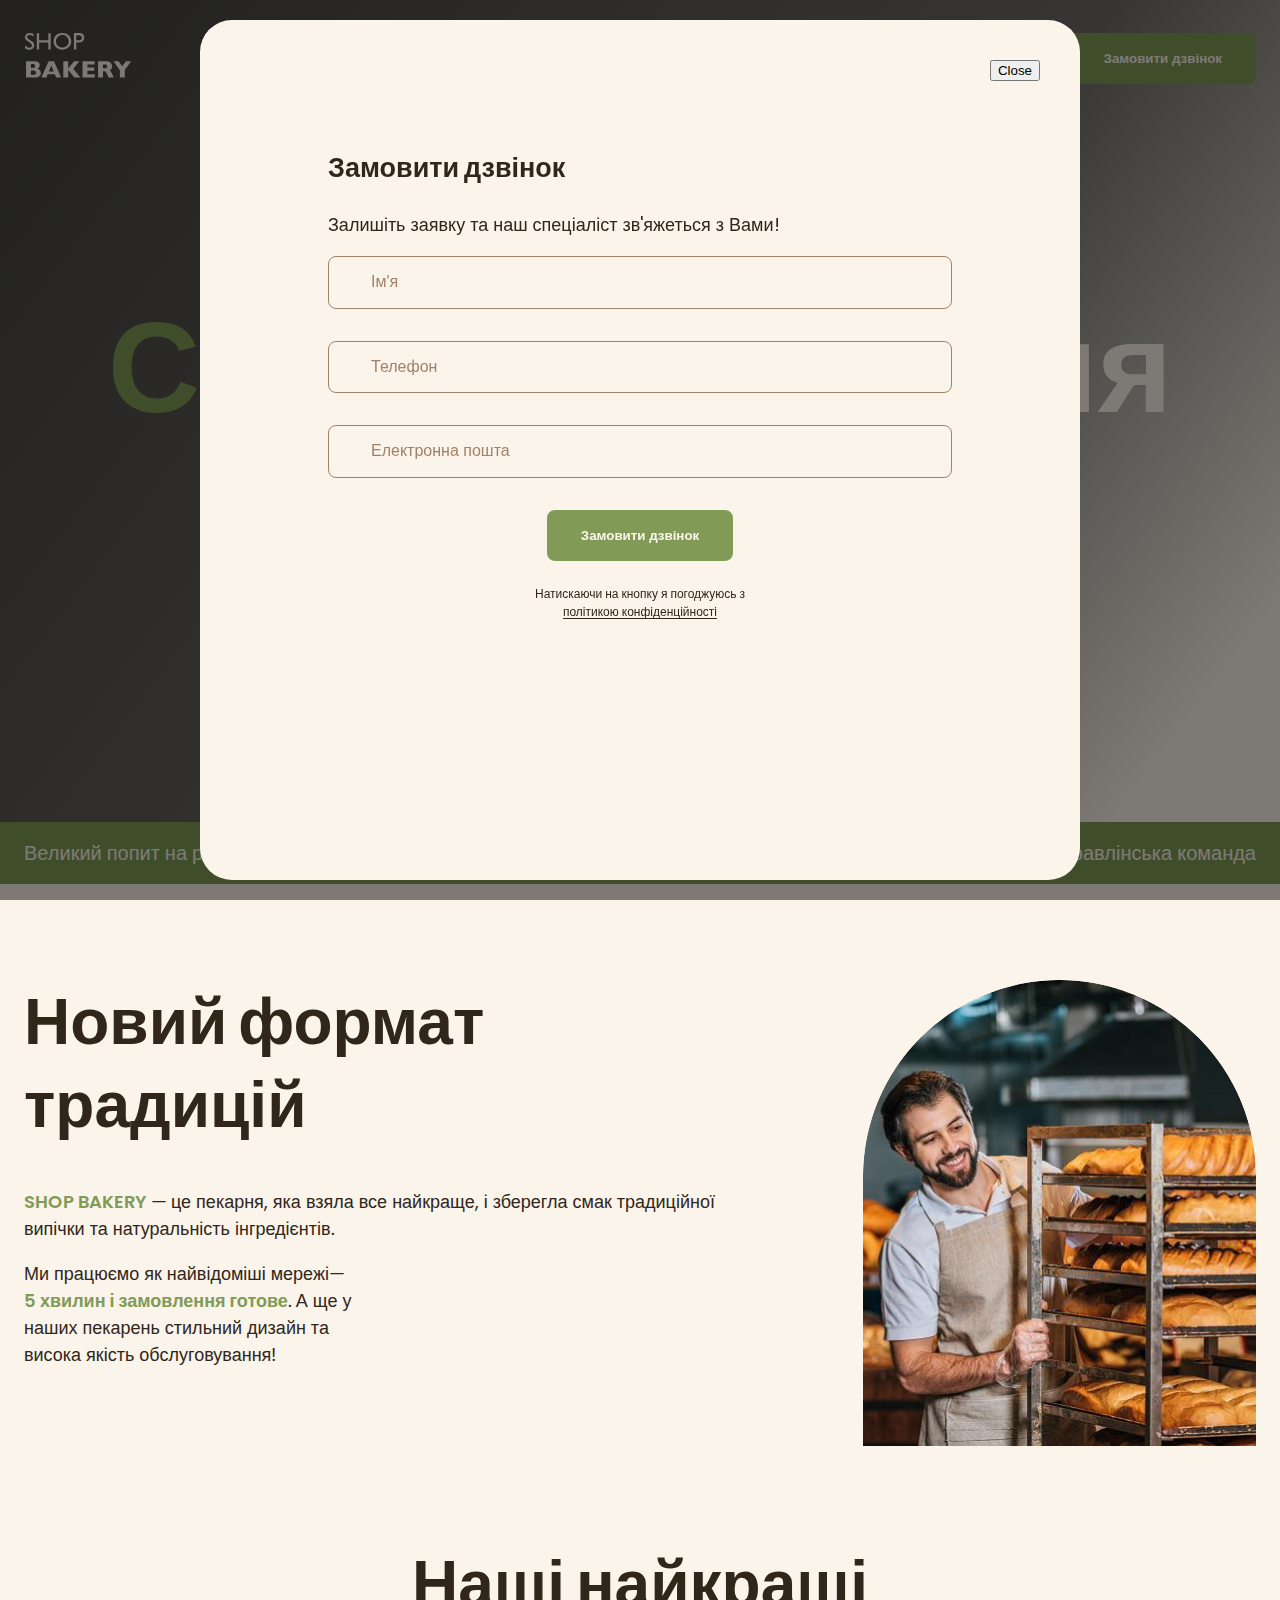
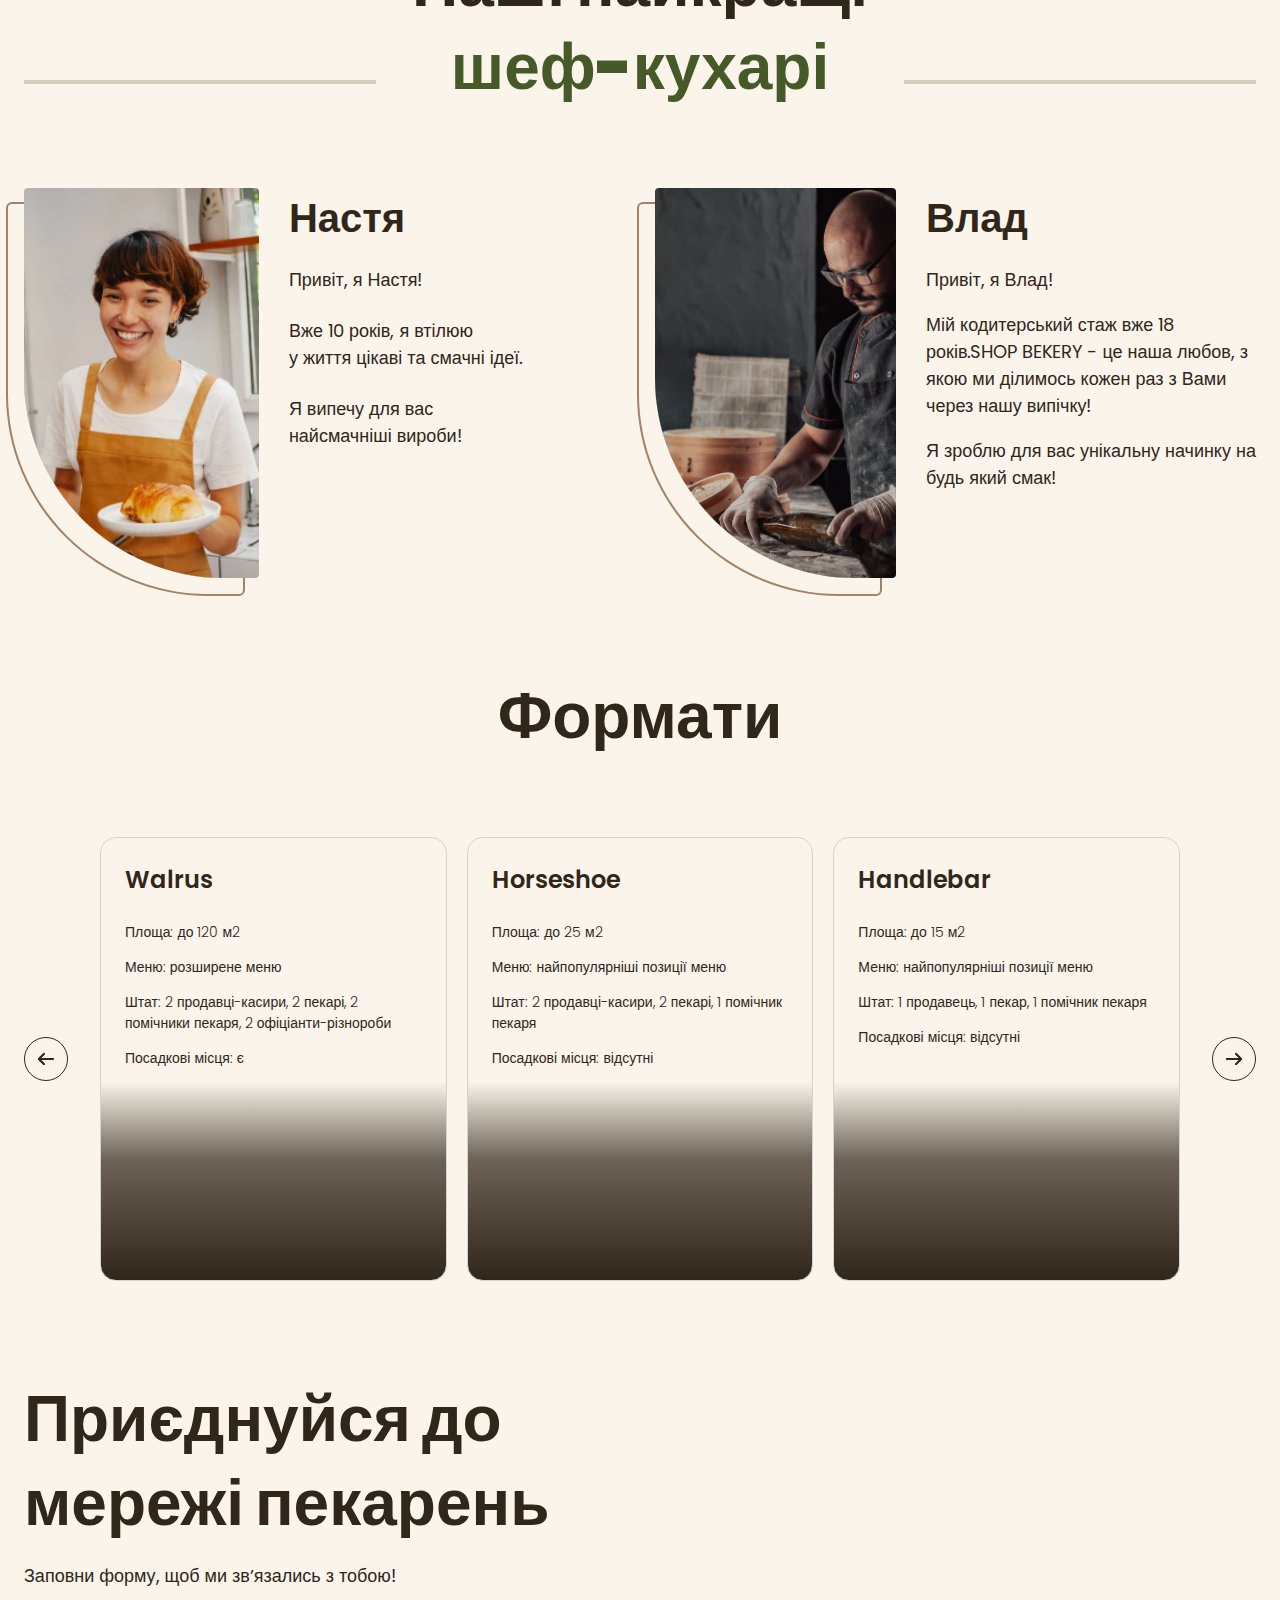
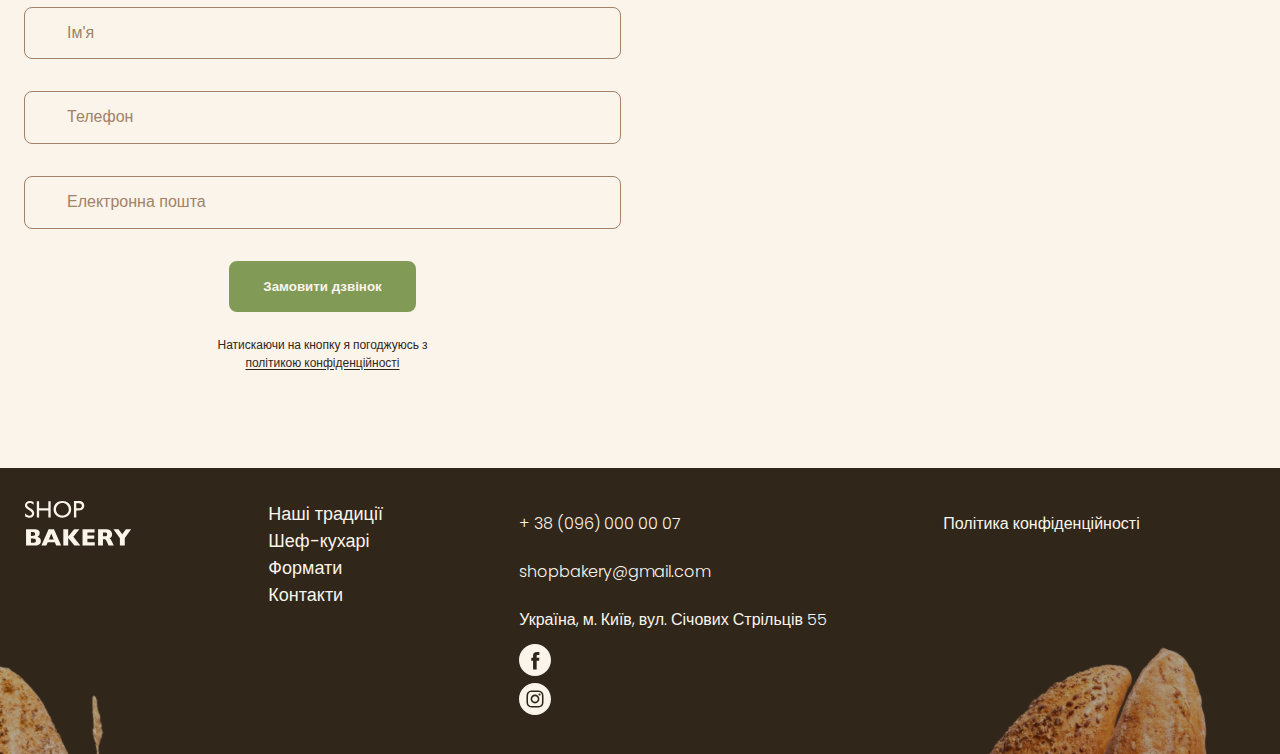
==== commit 729954e3: "web-forms add" ====
--- a/index.html
+++ b/index.html
@@ -43,7 +43,7 @@
       </section>
       <section class="advantages-section">
         <div class="container">
-          <h2 class="hidden">Наші переваги</h2>
+          <h2 class="visually-hidden">Наші переваги</h2>
           <ul class="advantages-list">
             <li class="advantages-item">Великий попит на ринку</li>
             <li class="advantages-item">Доступні за бюджетом формати</li>
@@ -70,6 +70,7 @@
               </p>
             </div>
             <img
+              class="traditional-image"
               src="html/images/baker-man.jpg"
               alt="Чоловік пекар дивиться на батони із посмішкою"
             />
@@ -177,7 +178,7 @@
                 </article>
               </li>
             </ul>
-            <button class="carousel-button" type="button">
+            <button class="carousel-button next" type="button">
               <svg width="16" height="16">
                 <use href="./html/images/icons.svg#icon-Arrow-1"></use>
               </svg>
@@ -193,6 +194,52 @@
                 Приєднуйся до мережі пекарень
               </h2>
               <p>Заповни форму, щоб ми звʼязались з тобою!</p>
+              <form name="contact-form" autocomplete="off" novalidate>
+                <div class="form-field">
+                  <input
+                    class="form-input"
+                    type="text"
+                    id="username"
+                    placeholder="Ім'я"
+                  />
+
+                  <label class="form-label visually-hidden" for="username"
+                    >Ім'я</label
+                  >
+                </div>
+                <div class="form-field">
+                  <input
+                    class="form-input"
+                    type="tel"
+                    id="user-telephone"
+                    placeholder="Телефон"
+                  />
+                  <label class="form-label visually-hidden" for="user-telephone"
+                    >Телефон</label
+                  >
+                </div>
+                <div class="form-field">
+                  <input
+                    class="form-input"
+                    type="email"
+                    id="eser-email"
+                    placeholder="Електронна пошта"
+                  />
+                  <label class="form-label visually-hidden" for="user-email"
+                    >Електронна пошта</label
+                  >
+                </div>
+
+                <button class="form-button button" type="submit">
+                  Замовити дзвінок
+                </button>
+                <p class="form-terms">
+                  Натискаючи на кнопку я погоджуюсь з
+                  <a class="form-terms-link" href="#"
+                    >політикою конфіденційності</a
+                  >
+                </p>
+              </form>
             </div>
             <iframe
               class="contact-map"
@@ -275,6 +322,52 @@
     <div class="backdrop">
       <div class="modal">
         <button class="modal-btn-close" type="button">Close</button>
+        <h2>Замовити дзвінок</h2>
+        <p>Залишіть заявку та наш спеціаліст зв'яжеться з Вами!</p>
+        <form name="modal-form" autocomplete="off" novalidate>
+          <div class="form-field">
+            <input
+              class="form-input"
+              type="text"
+              id="username"
+              placeholder="Ім'я"
+            />
+
+            <label class="form-label visually-hidden" for="username"
+              >Ім'я</label
+            >
+          </div>
+          <div class="form-field">
+            <input
+              class="form-input"
+              type="tel"
+              id="user-telephone"
+              placeholder="Телефон"
+            />
+            <label class="form-label visually-hidden" for="user-telephone"
+              >Телефон</label
+            >
+          </div>
+          <div class="form-field">
+            <input
+              class="form-input"
+              type="email"
+              id="eser-email"
+              placeholder="Електронна пошта"
+            />
+            <label class="form-label visually-hidden" for="user-email"
+              >Електронна пошта</label
+            >
+          </div>
+
+          <button class="form-button button" type="submit">
+            Замовити дзвінок
+          </button>
+          <p class="form-terms">
+            Натискаючи на кнопку я погоджуюсь з
+            <a class="form-terms-link" href="#">політикою конфіденційності</a>
+          </p>
+        </form>
       </div>
     </div>
 
--- a/html/css/styles.css
+++ b/html/css/styles.css
@@ -66,7 +66,7 @@
   margin: 0 auto;
   padding: 0 24px;
 }
-.hidden {
+.visually-hidden {
   position: absolute;
   left: -10000px;
   top: auto;
@@ -120,13 +120,18 @@
   color: #faf4ea;
   text-decoration: none;
   line-height: 1.5;
+  transition: color 0.1s;
 }
 .link:hover {
   color: var(--color-brand-normal);
 }
 /* Header */
 .header {
-  background-color: gray;
+  position: absolute;
+  top: 0;
+  left: 0;
+  width: 100%;
+  padding-top: 32px;
 }
 .header-container {
   display: flex;
@@ -150,7 +155,13 @@
 .hero-section {
   padding: 272px 0;
 
-  background-image: url("/genius-test/html/images/hero-section-background.jpeg");
+  background-image: linear-gradient(
+      126.97deg,
+      rgba(18, 18, 17, 0.78) 2.45%,
+      rgba(18, 18, 17, 0.6) 59.159%,
+      rgba(18, 18, 17, 0) 91.215%
+    ),
+    url("/genius-test/html/images/hero-section-background.jpeg");
   background-repeat: no-repeat;
   background-position: center top;
   background-size: cover;
@@ -222,6 +233,10 @@
 .traditions-text .uppercase {
   color: var(--color-brand-normal);
   text-transform: uppercase;
+}
+.traditional-image {
+  border-top-right-radius: 400px;
+  border-top-left-radius: 400px;
 }
 /* Chefs section */
 
@@ -298,6 +313,10 @@
   border: 1px solid lightgrey; /*  remove */
   border-radius: 16px;
   padding: 24px;
+  transition: transform 0.1s;
+}
+.format-card:hover {
+  transform: scale(1.05);
 }
 .formats-item {
   flex-basis: calc((100% - 40px) / 3);
@@ -345,12 +364,16 @@
   border: 1px solid var(--color-primary-dark);
   padding: 0;
   cursor: pointer;
+  transition: background-color 0.1s, transform;
 }
 .carousel-button:hover {
   background-color: var(--color-primary-dark);
   fill: var(--color-primary-light);
-}
-
+  transform: scale(1.05);
+}
+.carousel-button.next {
+  transform: rotate(180deg);
+}
 /* Footer */
 .footer {
   position: relative;
@@ -437,6 +460,8 @@
   display: flex;
   align-items: center;
   justify-content: center;
+  padding: 20px 20px;
+  transition: opacity 0.3s, visibility 0.3s;
 }
 .backdrop.is-hidden {
   opacity: 0;
@@ -446,10 +471,14 @@
 
 .modal {
   position: relative;
-  width: 880px;
-  height: 880px;
+  width: 100%;
+  max-width: 880px;
+  height: 100%;
+  max-height: 880px;
+  padding: 128px;
   background-color: var(--color-primary-light);
   border-radius: 32px;
+  overflow-y: auto;
 }
 
 .modal-btn-close {
@@ -457,3 +486,50 @@
   top: 40px;
   right: 40px;
 }
+/* Form */
+.form-field {
+  margin-bottom: 32px;
+  position: relative;
+}
+.form-label {
+  position: absolute;
+  left: 42px;
+  top: 16px;
+}
+.form-input {
+  padding: 16px 42px;
+  width: 100%;
+  font-size: 16px;
+  line-height: 1.17;
+  border-radius: 8px;
+  border: 1px solid var(--color-secondary-dark);
+  background-color: transparent;
+}
+.form-input:focus {
+  border-color: var(--color-brand-normal);
+  outline: none;
+}
+.form-input::placeholder {
+  color: var(--color-secondary-dark);
+  font-size: 16px;
+  line-height: 1.17;
+}
+.form-input:focus::placeholder {
+  color: var(--color-primary-dark);
+}
+.form-button {
+  display: block;
+  margin: 0 auto 24px;
+}
+.form-terms {
+  max-width: 220px;
+  margin: 0 auto;
+  text-align: center;
+  font-size: 12px;
+  font-weight: 500;
+  line-height: 1.5;
+}
+.form-terms-link {
+  color: var(--color-primary-dark);
+  text-underline-offset: 2px;
+}
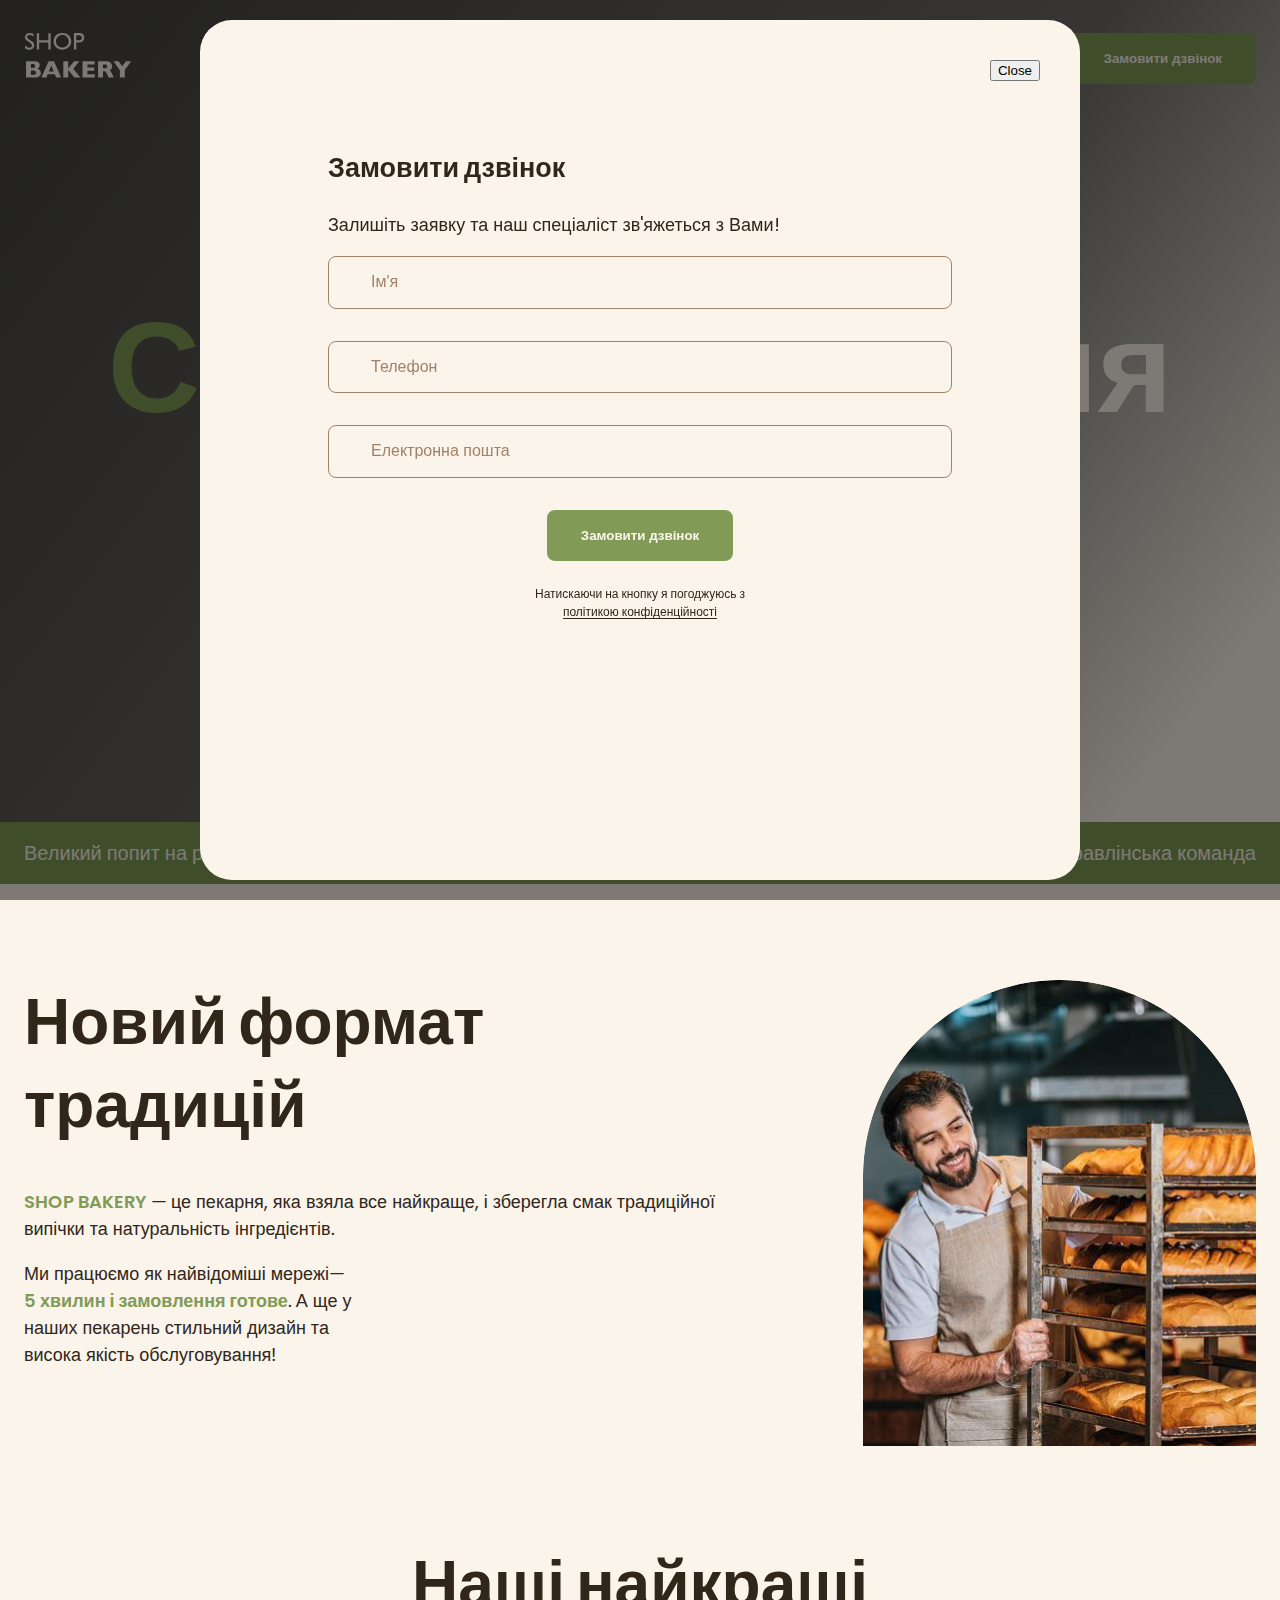
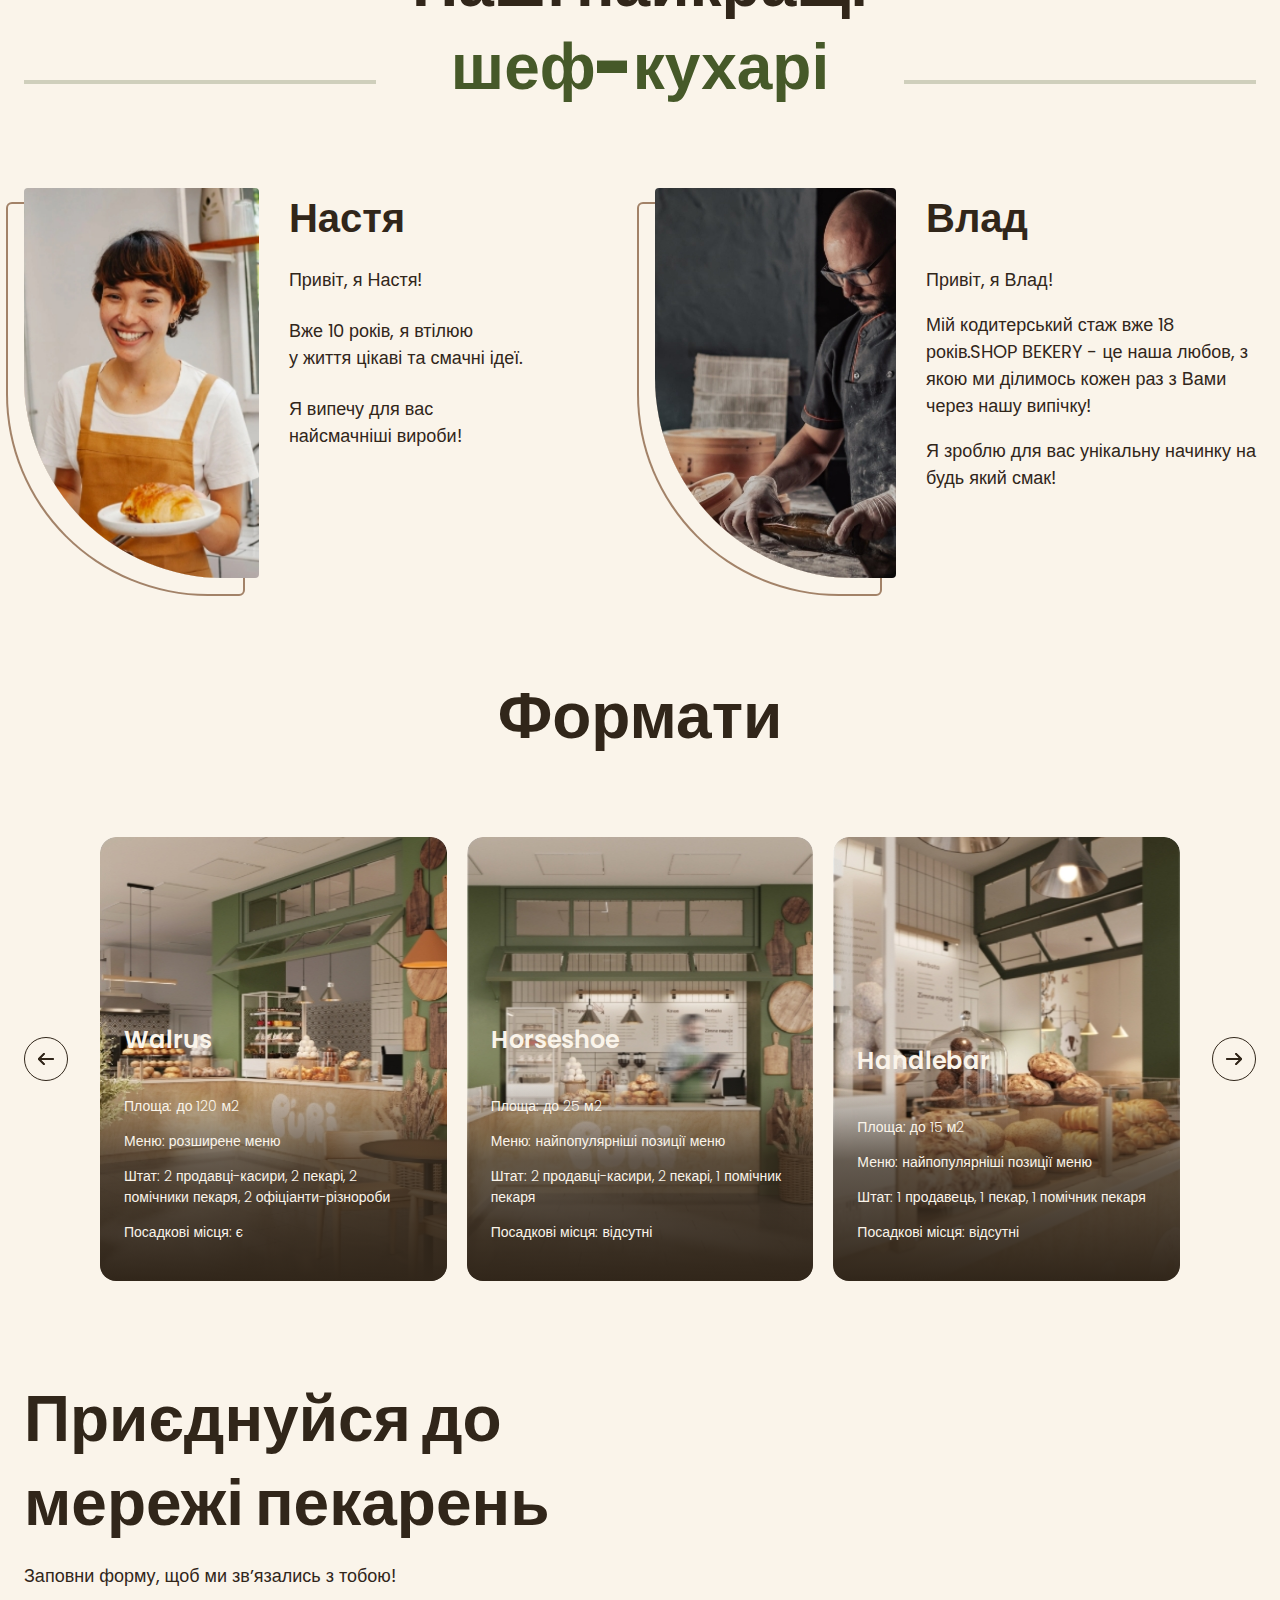
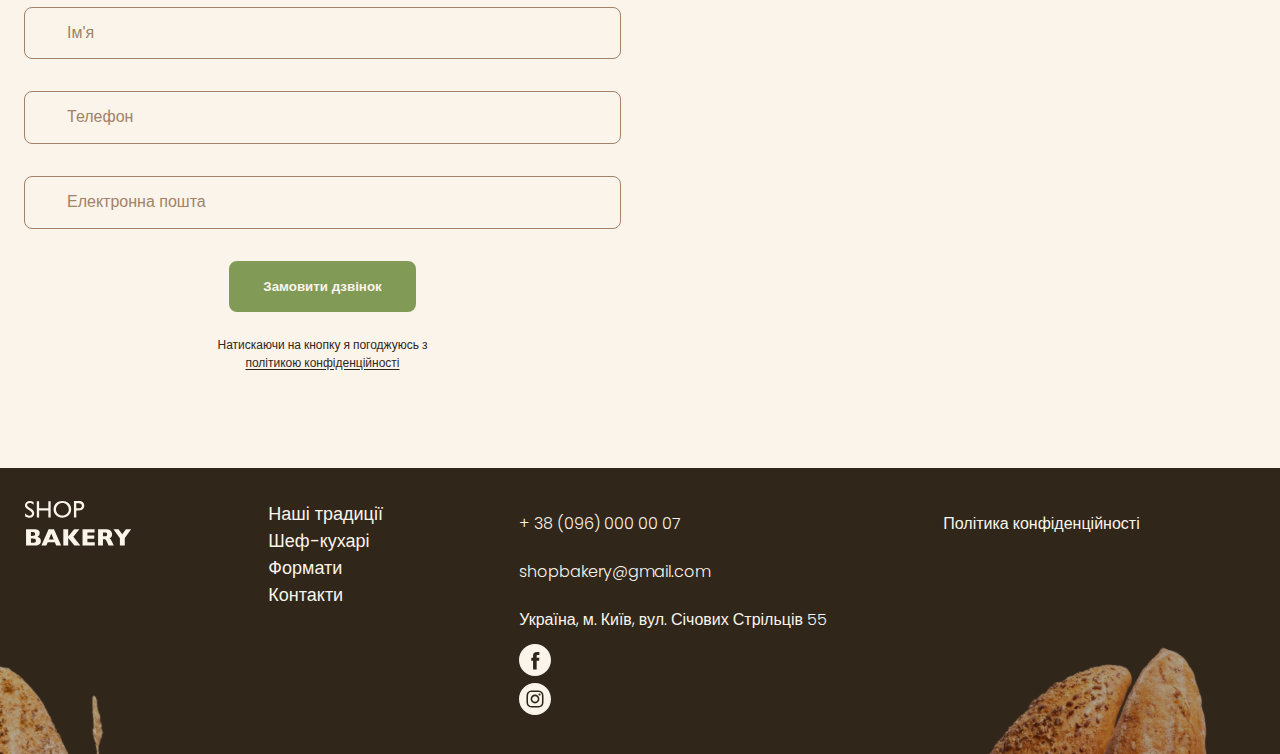
==== commit a81cf83f: "preprocessors commit" ====
--- a/index.html
+++ b/index.html
@@ -6,7 +6,7 @@
     <title>Сучасна пекарня</title>
 
     <!-- Styles -->
-    <link rel="stylesheet" href="html/css/styles.css" />
+    <link rel="stylesheet" href="html/css/main.min.css" />
   </head>
   <body>
     <header class="header">
@@ -24,8 +24,8 @@
                 >
               </li>
               <li><a class="link" href="#chefs">Шеф-кухарі</a></li>
-              <li><a class="link" href="#">Формати</a></li>
-              <li><a class="link" href="#">Контакти</a></li>
+              <li><a class="link" href="#formats-section">Формати</a></li>
+              <li><a class="link" href="#contacts-section">Контакти</a></li>
             </ul>
           </nav>
           <button class="button modal-btn-open">Замовити дзвінок</button>
@@ -143,6 +143,11 @@
             <ul class="formats-list">
               <li class="formats-item">
                 <article class="format-card">
+                  <img
+                    class="format-image"
+                    src="./html/images/walrus-bg.jpg"
+                    alt="Walrus format"
+                  />
                   <h3 class="format-title" lang="uk">Walrus</h3>
                   <div class="format-text">
                     <p>Площа: до 120 м2</p>
@@ -157,6 +162,11 @@
               </li>
               <li class="formats-item">
                 <article class="format-card">
+                  <img
+                    class="format-image"
+                    src="./html/images/Horseshoe-bg.jpeg"
+                    alt="Walrus format"
+                  />
                   <h3 class="format-title" lang="uk">Horseshoe</h3>
                   <div class="format-text">
                     <p>Площа: до 25 м2</p>
@@ -168,6 +178,11 @@
               </li>
               <li class="formats-item">
                 <article class="format-card">
+                  <img
+                    class="format-image"
+                    src="./html/images/Handlebar-bg.jpeg"
+                    alt="Walrus format"
+                  />
                   <h3 class="format-title" lang="uk">Handlebar</h3>
                   <div class="format-text">
                     <p>Площа: до 15 м2</p>
@@ -266,10 +281,14 @@
 
             <!-- logo-->
             <ul class="footer-menu">
-              <li><a class="link" href="#">Наші традиції</a></li>
-              <li><a class="link" href="#">Шеф-кухарі</a></li>
-              <li><a class="link" href="#">Формати</a></li>
-              <li><a class="link" href="#">Контакти</a></li>
+              <li>
+                <a class="link" href="#traditional-sections"
+                  ><span>Наші традиції</span></a
+                >
+              </li>
+              <li><a class="link" href="#chefs">Шеф-кухарі</a></li>
+              <li><a class="link" href="#formats-section">Формати</a></li>
+              <li><a class="link" href="#contacts-section">Контакти</a></li>
             </ul>
           </nav>
 
@@ -324,13 +343,16 @@
         <button class="modal-btn-close" type="button">Close</button>
         <h2>Замовити дзвінок</h2>
         <p>Залишіть заявку та наш спеціаліст зв'яжеться з Вами!</p>
-        <form name="modal-form" autocomplete="off" novalidate>
+        <form name="modal-form" autocomplete="off">
           <div class="form-field">
             <input
               class="form-input"
               type="text"
               id="username"
               placeholder="Ім'я"
+              minlength="2"
+              maxlength="20"
+              required
             />
 
             <label class="form-label visually-hidden" for="username"
@@ -343,6 +365,7 @@
               type="tel"
               id="user-telephone"
               placeholder="Телефон"
+              required
             />
             <label class="form-label visually-hidden" for="user-telephone"
               >Телефон</label
@@ -354,6 +377,7 @@
               type="email"
               id="eser-email"
               placeholder="Електронна пошта"
+              required
             />
             <label class="form-label visually-hidden" for="user-email"
               >Електронна пошта</label
--- a/html/css/main.min.css
+++ b/html/css/main.min.css
@@ -0,0 +1 @@
+@font-face{font-display:swap;font-family:"Poppins";font-style:normal;font-weight:300;src:url("../fonts/poppins-v21-latin-300.woff2") format("woff2"),url("../fonts/poppins-v21-latin-300.woff") format("woff")}@font-face{font-display:swap;font-family:"Poppins";font-style:normal;font-weight:400;src:url("../fonts/poppins-v21-latin-regular.woff2") format("woff2"),url("../fonts/poppins-v21-latin-regular.woff") format("woff")}@font-face{font-display:swap;font-family:"Poppins";font-style:normal;font-weight:600;src:url("../fonts/poppins-v21-latin-600.woff2") format("woff2"),url("../fonts/poppins-v21-latin-600.woff") format("woff")}@font-face{font-display:swap;font-family:"Poppins";font-style:normal;font-weight:900;src:url("../fonts/poppins-v21-latin-900.woff2") format("woff2"),url("../fonts/poppins-v21-latin-900.woff") format("woff")}:root{--color-primary-dark: #31261a;--color-primary-light: #faf4ea;--color-brand-normal: #819b57;--color-brand-light: #cfcfbc;--color-brand-dark: #465929;--color-secondary-dark: #a28268}a{display:inline-block}*,::after,::before{box-sizing:border-box}ul{list-style-type:none;margin:0;padding:0}body{background-color:var(--color-primary-light);color:var(--color-primary-dark);font-family:"Poppins",sans-serif;font-size:18px;font-weight:400;line-height:1.5;margin:0}h1,h2,h3,h4,h5,h6{margin-top:0}address{font-style:normal}.visually-hidden{position:absolute;left:-10000px;top:auto;width:1px;height:1px;overflow:hidden}.button{padding:16px 32px;color:#faf4ea;background-color:var(--color-brand-normal);border:2px solid var(--color-brand-normal);border-radius:8px;cursor:pointer;font-weight:600}.button:hover{color:#465929;background-color:rgba(0,0,0,0)}.link{color:#faf4ea;text-decoration:none;line-height:1.5;transition:color .1s}.link:hover{color:var(--color-brand-normal)}.header{position:absolute;top:0;left:0;width:100%;padding-top:32px}.header .header-container{display:flex;align-items:center;gap:40px}.header-nav{display:flex;align-items:center;flex-grow:1;gap:40px}.header-menu{display:flex;gap:64px;flex-grow:1;justify-content:center}.hero-section{padding:272px 0;background-image:linear-gradient(126.97deg, rgba(18, 18, 17, 0.78) 2.45%, rgba(18, 18, 17, 0.6) 59.159%, rgba(18, 18, 17, 0) 91.215%),url("/genius-test/html/images/hero-section-background.jpeg");background-repeat:no-repeat;background-position:center top;background-size:cover}.hero-title{color:#faf4ea;text-align:center;font-size:128px;font-weight:900}.hero-title .accent{color:var(--color-brand-normal)}.container{width:100%;max-width:1288px;margin:0 auto;padding:0 24px}.section{padding:48px 0}.advantages-section{padding:16px 0px;background-color:var(--color-brand-normal)}.advantages-list{display:flex;gap:40px;justify-content:space-between}.advantages-item{font-size:20px;font-weight:300;color:var(--color-primary-light)}.section-title{font-size:64px;font-weight:900;line-height:1.3}.section-title.centered{text-align:center}.section-title .accent{color:var(--color-brand-dark)}.traditions-container{display:flex;justify-content:space-between;gap:40px}.traditions-content{max-width:710px}.traditions-title{margin-bottom:42px}.traditional-sections{padding-top:96px}.traditions-text.limited{max-width:330px}.traditions-text .brand{color:var(--color-brand-normal);font-weight:600}.traditions-text .uppercase{color:var(--color-brand-normal);text-transform:uppercase}.traditional-image{border-top-right-radius:400px;border-top-left-radius:400px}.chefs-title{margin:0 auto 80px;position:relative}.chefs-title::after,.chefs-title::before{position:absolute;content:"";width:352px;border:2px solid #cfcfbc;bottom:24px}.chefs-title::before{left:0px}.chefs-title::after{right:0px}.chef-title{margin-bottom:16px;font-size:40px;font-weight:600px}.chef-text p{margin-bottom:24px}.chef-text p:last-child{margin-bottom:0px}.chefs-list{display:flex;gap:40px 30px}.chefs-item{flex-basis:calc((100% - 30px)/2)}.chef-card{display:flex;gap:30px}.chef-photo{max-width:241px;height:390px;-o-object-fit:cover;object-fit:cover;border-radius:4px 4px 4px 200px;box-shadow:-16px 16px 0 0 var(--color-primary-light),-16px 16px 0 2px var(--color-secondary-dark)}.formats-container{align-items:center;display:flex;gap:32px}.formats-list{display:flex;gap:20px;flex-wrap:wrap}.format-card{display:flex;flex-direction:column;justify-content:flex-end;position:relative;height:444px;background-image:linear-gradient(180deg, rgba(49, 38, 26, 0) 55.208%, rgba(49, 38, 26, 0.71) 72.917%, rgb(49, 38, 26) 100%);border-radius:16px;padding:24px}.format-image{position:absolute;z-index:-1;top:0;left:0;width:100%;height:100%;border-radius:16px}.formats-item{flex-basis:calc((100% - 40px)/3)}.formats-title{margin-bottom:80px}.format-title{font-size:24px;font-weight:600;color:var(--color-primary-light)}.format-text{font-size:14px;font-weight:300;color:var(--color-primary-light)}.contact-section{padding-bottom:96px}.contact-container{display:flex;gap:32px}.contact-map{flex-shrink:0;border:none;border-radius:16px}.contact-title{margin-bottom:16px}.carousel-button{flex-shrink:0;display:flex;justify-content:center;align-items:center;width:44px;height:44px;background-color:rgba(0,0,0,0);fill:var(--color-primary-dark);border-radius:50%;border:1px solid var(--color-primary-dark);padding:0;cursor:pointer;transition:background-color .1s,transform}.carousel-button:hover{background-color:var(--color-primary-dark);fill:var(--color-primary-light);transform:scale(1.05)}.carousel-button.next{transform:rotate(180deg)}.footer{position:relative;padding:32px 0;background-image:url("/genius-test/html/images/Footer-bg.png");background-color:var(--color-primary-dark);background-repeat:no-repeat;background-size:cover;background-position:center}.footer::before{width:180px;height:120px;left:-62px;background-image:url(../images/decore-bread-small.png)}.footer::after{width:380px;height:190px;right:0;background-image:url(../images/decore-bread-large.png)}.footer::before,.footer::after{bottom:0;background-repeat:no-repeat;position:absolute;content:""}.footer-container{display:flex;gap:20px}.footer-logo,.footer-menu{gap:20px;flex-grow:1}.footer-nav{gap:20px;flex-grow:1;display:flex}.footer-address{display:flex;flex-grow:1}.address-list{flex-grow:1}.address-info{flex-grow:1}.address-link{color:var(--color-primary-light);font-size:16px;font-weight:300;line-height:3;text-decoration:none}.address-link:hover{color:var(--color-primary-light)}.adress-icon{fill:var(--color-primary-light)}.adress-icon:hover{fill:var(--color-brand-normal)}.address-copyright{font-size:14px}.backdrop{position:fixed;top:0;right:0;left:0;bottom:0;background-color:rgba(0,0,0,.5);display:flex;align-items:center;justify-content:center;padding:20px 20px;transition:opacity .3s,visibility .3s}.backdrop.is-hidden{opacity:0;visibility:hidden;pointer-events:none}.modal{position:relative;width:100%;max-width:880px;height:100%;max-height:880px;padding:128px;background-color:var(--color-primary-light);border-radius:32px;overflow-y:auto}.modal-btn-close{position:absolute;top:40px;right:40px}.form-field{margin-bottom:32px;position:relative}.form-label{position:absolute;left:42px;top:16px}.form-input{padding:16px 42px;width:100%;font-size:16px;line-height:1.17;border-radius:8px;border:1px solid var(--color-secondary-dark);background-color:rgba(0,0,0,0)}.form-input:focus{border-color:var(--color-brand-normal);outline:none}.form-input::-moz-placeholder{color:var(--color-secondary-dark);font-size:16px;line-height:1.17}.form-input::placeholder{color:var(--color-secondary-dark);font-size:16px;line-height:1.17}.form-input:focus::-moz-placeholder{color:var(--color-primary-dark)}.form-input:focus::placeholder{color:var(--color-primary-dark)}.form-button{display:block;margin:0 auto 24px}.form-terms{max-width:220px;margin:0 auto;text-align:center;font-size:12px;font-weight:500;line-height:1.5}.form-terms-link{color:var(--color-primary-dark);text-underline-offset:2px}/*# sourceMappingURL=main.min.css.map */